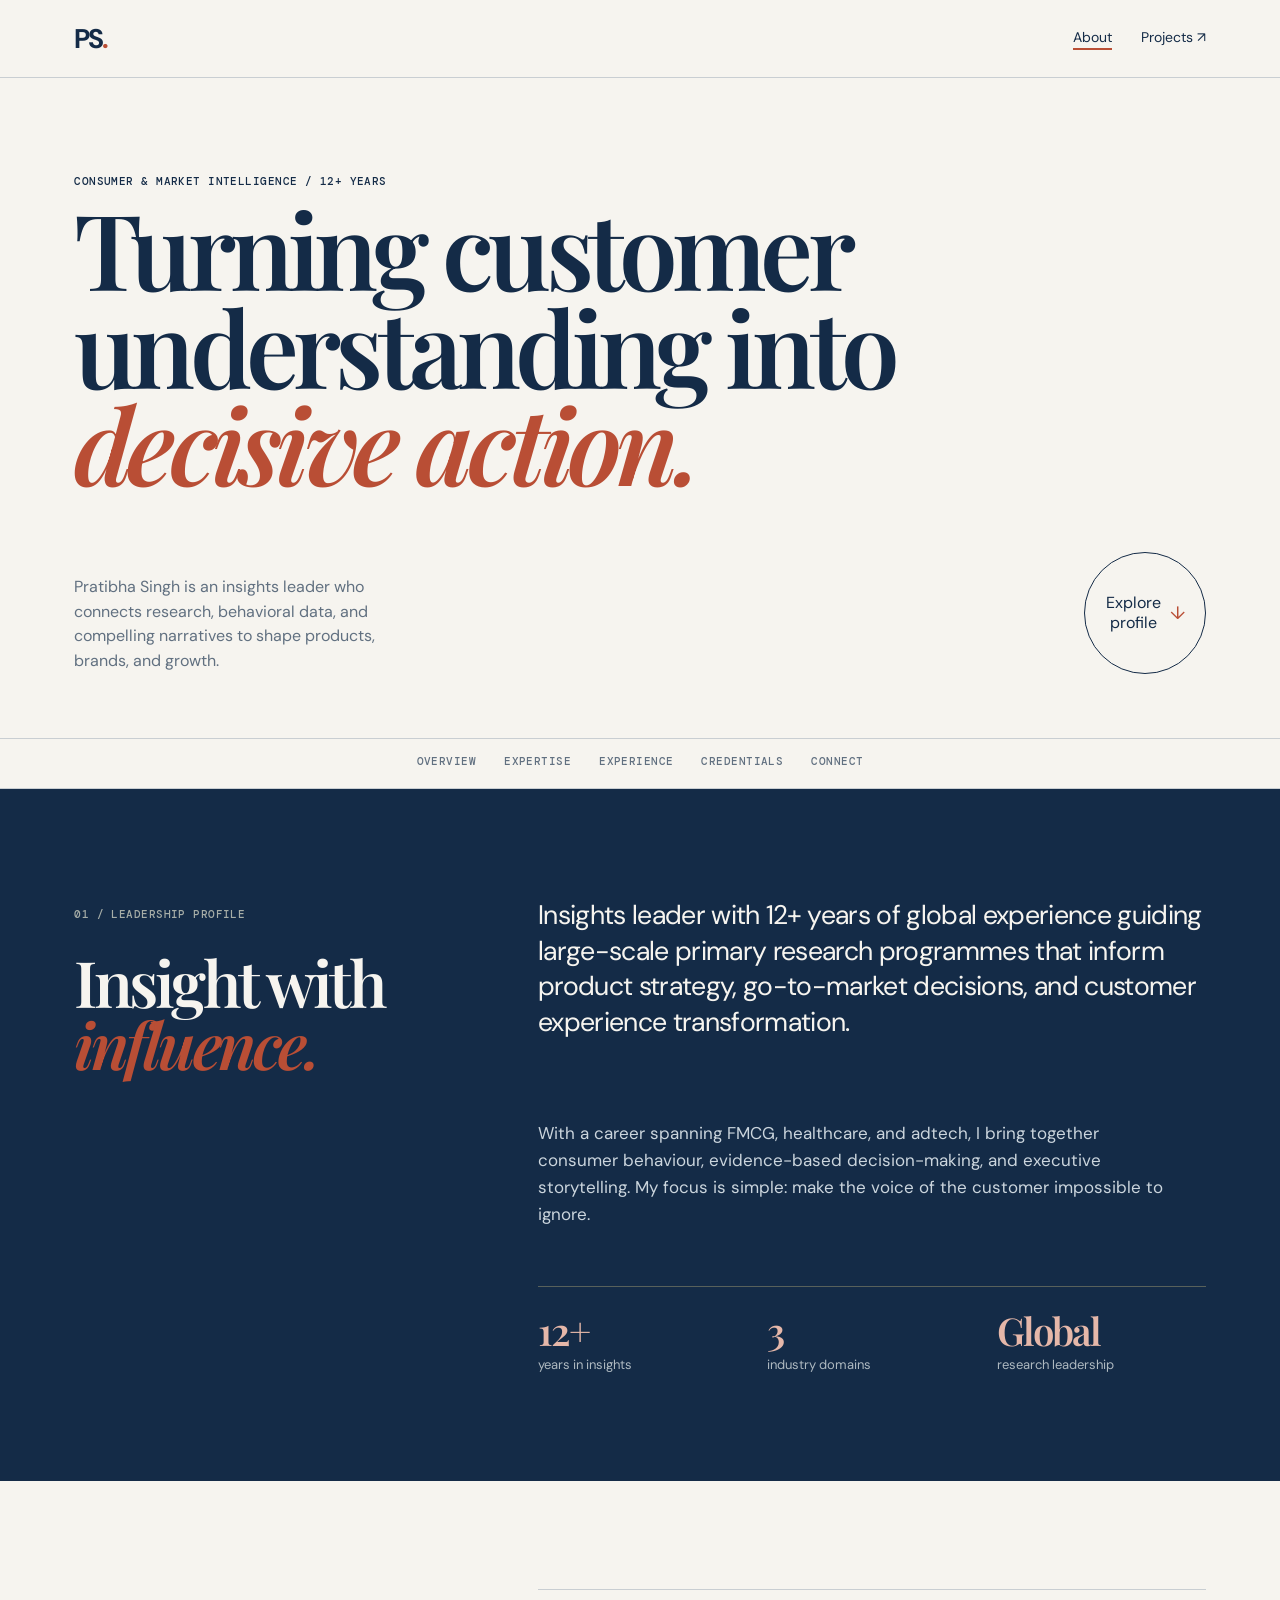
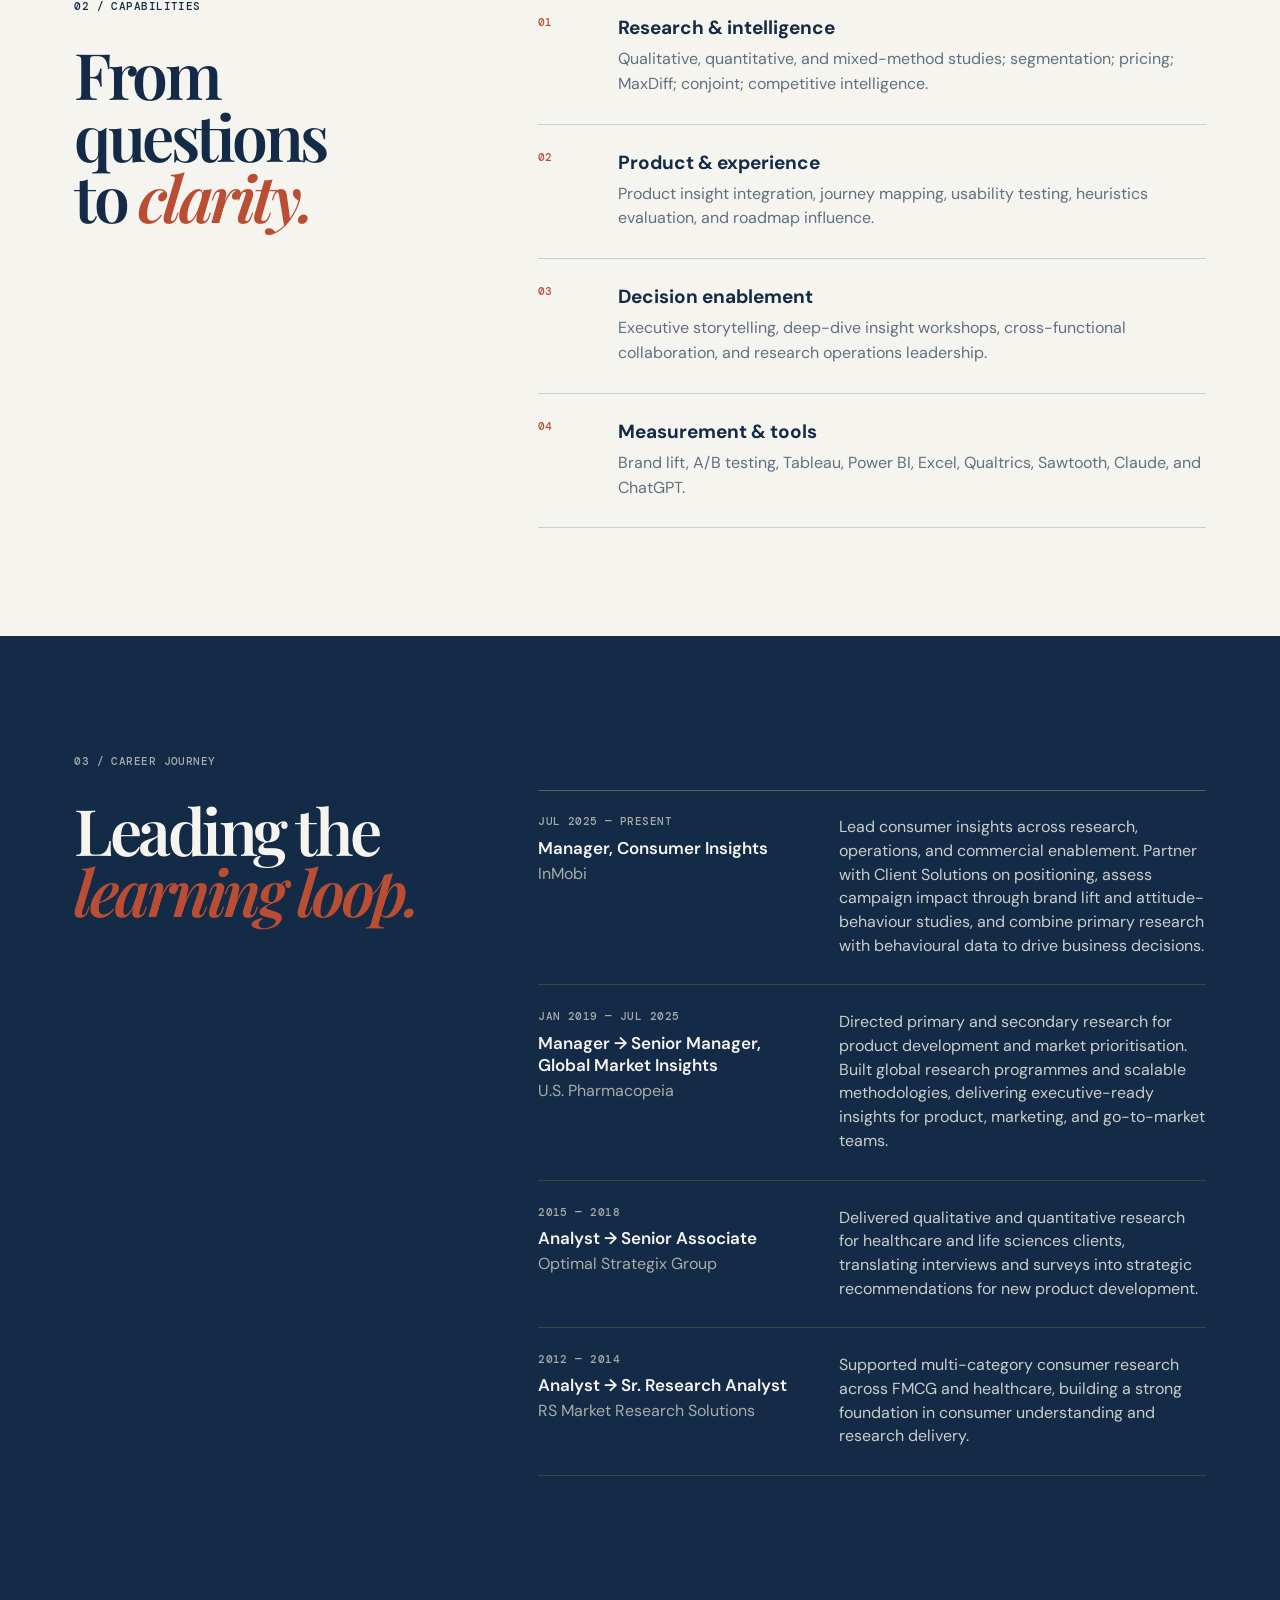
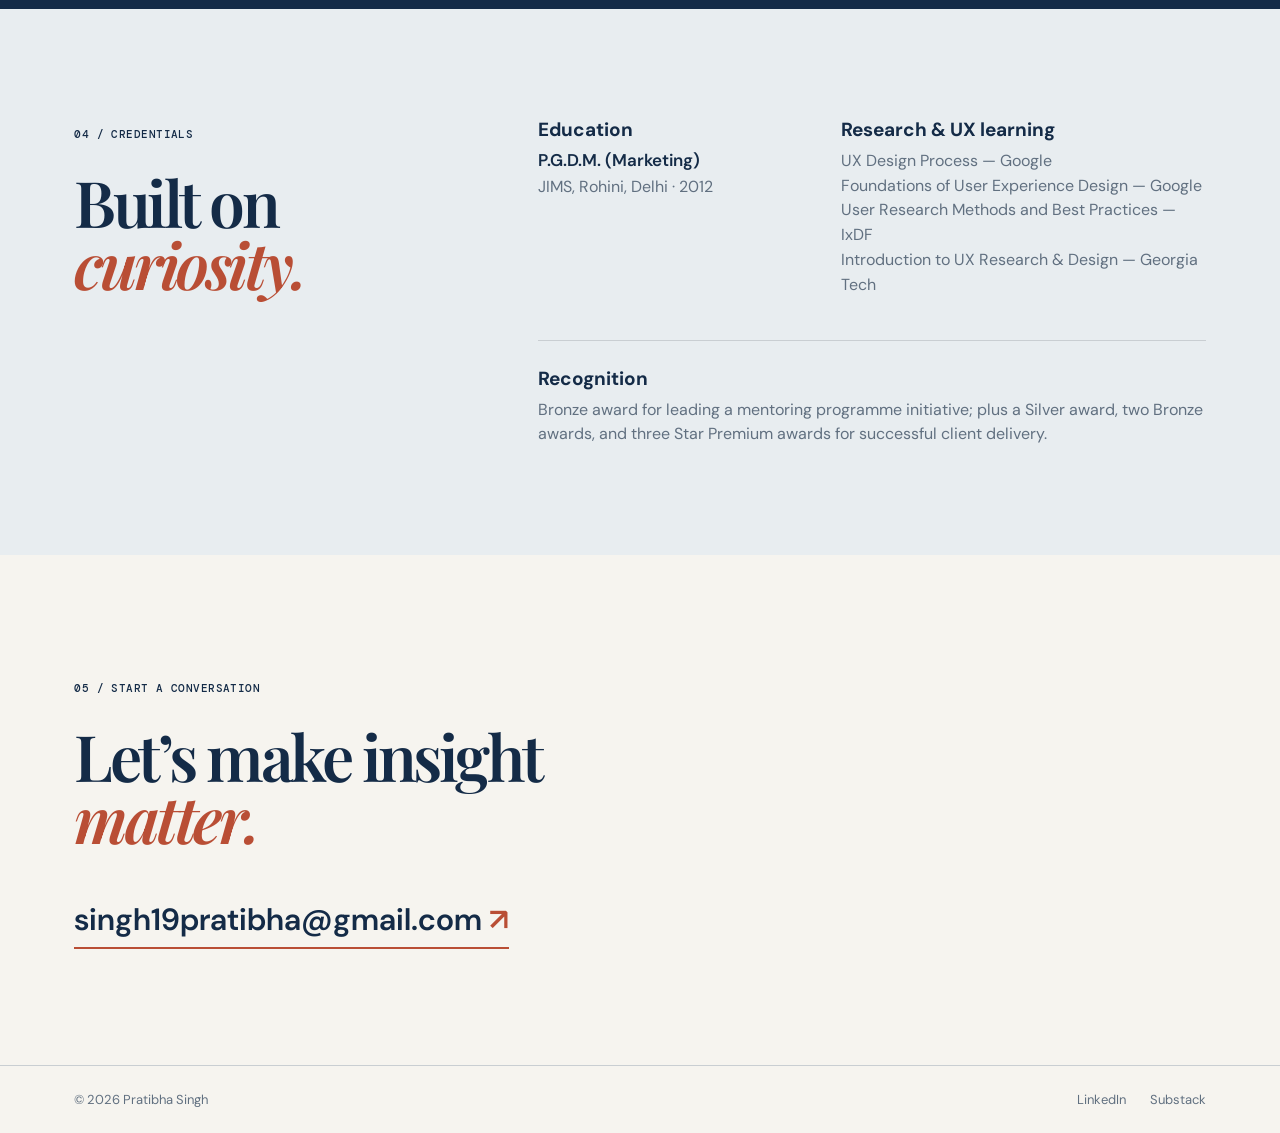
==== index.html @ 55487287 "Add files via upload" ====
<!DOCTYPE html>
<html lang="en">
<head>
  <meta charset="UTF-8" />
  <meta name="viewport" content="width=device-width, initial-scale=1.0" />
  <meta name="description" content="Pratibha Singh — Consumer and Market Insights Leader." />
  <title>Pratibha Singh — Insights Leader</title>
  <link rel="preconnect" href="https://fonts.googleapis.com" />
  <link rel="preconnect" href="https://fonts.gstatic.com" crossorigin />
  <link href="https://fonts.googleapis.com/css2?family=DM+Mono:wght@400;500&family=DM+Sans:opsz,wght@9..40,400;9..40,500;9..40,600;9..40,700&family=Playfair+Display:ital,wght@0,600;0,700;1,600&display=swap" rel="stylesheet" />
  <link rel="stylesheet" href="styles.css" />
</head>
<body>
  <header class="site-header">
    <a class="brand" href="index.html" aria-label="Pratibha Singh home">PS<span>.</span></a>
    <nav aria-label="Primary navigation">
      <a class="active" href="index.html">About</a>
      <a href="projects.html">Projects <span aria-hidden="true">↗</span></a>
    </nav>
  </header>

  <main>
    <section class="hero" aria-labelledby="intro-title">
      <p class="eyebrow">Consumer &amp; Market Intelligence / 12+ years</p>
      <h1 id="intro-title">Turning customer<br />understanding into<br /><em>decisive action.</em></h1>
      <div class="hero-bottom">
        <p>Pratibha Singh is an insights leader who connects research, behavioral data, and compelling narratives to shape products, brands, and growth.</p>
        <a class="round-link" href="#experience">Explore profile <span>↓</span></a>
      </div>
    </section>

    <nav class="section-nav" aria-label="On this page">
      <a href="#about">Overview</a><a href="#expertise">Expertise</a><a href="#experience">Experience</a><a href="#credentials">Credentials</a><a href="#connect">Connect</a>
    </nav>

    <section class="resume" id="about" aria-labelledby="about-heading">
      <div class="section-heading">
        <p class="eyebrow">01 / Leadership profile</p>
        <h2 id="about-heading">Insight with<br /><em>influence.</em></h2>
      </div>
      <div class="resume-content">
        <p class="intro">Insights leader with 12+ years of global experience guiding large-scale primary research programmes that inform product strategy, go-to-market decisions, and customer experience transformation.</p>
        <p class="body-copy">With a career spanning FMCG, healthcare, and adtech, I bring together consumer behaviour, evidence-based decision-making, and executive storytelling. My focus is simple: make the voice of the customer impossible to ignore.</p>
        <div class="impact-strip" aria-label="Career highlights"><div><strong>12+</strong><span>years in insights</span></div><div><strong>3</strong><span>industry domains</span></div><div><strong>Global</strong><span>research leadership</span></div></div>
      </div>
    </section>

    <section class="expertise" id="expertise" aria-labelledby="expertise-heading">
      <div><p class="eyebrow">02 / Capabilities</p><h2 id="expertise-heading">From questions<br />to <em>clarity.</em></h2></div>
      <div class="capability-list">
        <article><span>01</span><div><h3>Research &amp; intelligence</h3><p>Qualitative, quantitative, and mixed-method studies; segmentation; pricing; MaxDiff; conjoint; competitive intelligence.</p></div></article>
        <article><span>02</span><div><h3>Product &amp; experience</h3><p>Product insight integration, journey mapping, usability testing, heuristics evaluation, and roadmap influence.</p></div></article>
        <article><span>03</span><div><h3>Decision enablement</h3><p>Executive storytelling, deep-dive insight workshops, cross-functional collaboration, and research operations leadership.</p></div></article>
        <article><span>04</span><div><h3>Measurement &amp; tools</h3><p>Brand lift, A/B testing, Tableau, Power BI, Excel, Qualtrics, Sawtooth, Claude, and ChatGPT.</p></div></article>
      </div>
    </section>

    <section class="resume experience" id="experience" aria-labelledby="experience-heading">
      <div class="section-heading"><p class="eyebrow">03 / Career journey</p><h2 id="experience-heading">Leading the<br /><em>learning loop.</em></h2></div>
      <div class="resume-content">
        <div class="resume-block">
          <article class="timeline-item"><div><p class="date">Jul 2025 — Present</p><p class="role">Manager, Consumer Insights</p><p class="company">InMobi</p></div><p>Lead consumer insights across research, operations, and commercial enablement. Partner with Client Solutions on positioning, assess campaign impact through brand lift and attitude-behaviour studies, and combine primary research with behavioural data to drive business decisions.</p></article>
          <article class="timeline-item"><div><p class="date">Jan 2019 — Jul 2025</p><p class="role">Manager → Senior Manager,<br />Global Market Insights</p><p class="company">U.S. Pharmacopeia</p></div><p>Directed primary and secondary research for product development and market prioritisation. Built global research programmes and scalable methodologies, delivering executive-ready insights for product, marketing, and go-to-market teams.</p></article>
          <article class="timeline-item"><div><p class="date">2015 — 2018</p><p class="role">Analyst → Senior Associate</p><p class="company">Optimal Strategix Group</p></div><p>Delivered qualitative and quantitative research for healthcare and life sciences clients, translating interviews and surveys into strategic recommendations for new product development.</p></article>
          <article class="timeline-item"><div><p class="date">2012 — 2014</p><p class="role">Analyst → Sr. Research Analyst</p><p class="company">RS Market Research Solutions</p></div><p>Supported multi-category consumer research across FMCG and healthcare, building a strong foundation in consumer understanding and research delivery.</p></article>
        </div>
      </div>
    </section>

    <section class="credentials" id="credentials" aria-labelledby="credentials-heading">
      <div><p class="eyebrow">04 / Credentials</p><h2 id="credentials-heading">Built on<br /><em>curiosity.</em></h2></div>
      <div class="credentials-content"><div><h3>Education</h3><p class="role">P.G.D.M. (Marketing)</p><p class="company">JIMS, Rohini, Delhi · 2012</p></div><div><h3>Research &amp; UX learning</h3><p>UX Design Process — Google<br />Foundations of User Experience Design — Google<br />User Research Methods and Best Practices — IxDF<br />Introduction to UX Research &amp; Design — Georgia Tech</p></div><div><h3>Recognition</h3><p>Bronze award for leading a mentoring programme initiative; plus a Silver award, two Bronze awards, and three Star Premium awards for successful client delivery.</p></div></div>
    </section>

    <section class="contact" id="connect" aria-labelledby="contact-title">
      <p class="eyebrow">05 / Start a conversation</p>
      <h2 id="contact-title">Let’s make insight<br /><em>matter.</em></h2>
      <a class="email-link" href="mailto:singh19pratibha@gmail.com">singh19pratibha@gmail.com <span>↗</span></a>
    </section>
  </main>

  <footer><p>© 2026 Pratibha Singh</p><div><a href="https://www.linkedin.com/in/pratibha-singh-33a8a624/" target="_blank" rel="noreferrer">LinkedIn</a><a href="https://substack.com/@pratibhasingh19/posts" target="_blank" rel="noreferrer">Substack</a></div></footer>
</body>
</html>
---- styles.css ----
:root { --ink:#142b47; --cream:#f6f4ef; --orange:#b94e35; --muted:#617080; --line:#c9ced2; }
* { box-sizing:border-box; }
html { scroll-behavior:smooth; }
body { margin:0; background:var(--cream); color:var(--ink); font-family:"DM Sans",sans-serif; font-size:16px; }
a { color:inherit; text-decoration:none; }
.site-header, footer { display:flex; align-items:center; justify-content:space-between; max-width:1440px; margin:auto; padding:25px 5.8%; }
.site-header { border-bottom:1px solid var(--line); }
.brand { font:700 27px/1 "DM Sans",sans-serif; letter-spacing:-2px; }.brand span { color:var(--orange); }
nav { display:flex; gap:29px; font-size:14px; } nav a { position:relative; padding-bottom:4px; } nav a.active:after { background:var(--orange); bottom:0; content:""; height:2px; left:0; position:absolute; width:100%; }
.eyebrow, .date, .project-meta > span { font:500 11px/1.2 "DM Mono",monospace; letter-spacing:.04em; text-transform:uppercase; }
.hero { min-height:624px; max-width:1440px; margin:auto; padding:86px 5.8% 64px; display:flex; flex-direction:column; justify-content:space-between; }
h1,h2 { font-family:"Playfair Display",serif; font-weight:600; letter-spacing:-.055em; margin:0; } h1 { font-size:clamp(58px,8.2vw,124px); line-height:.93; } h2 { font-size:clamp(42px,5vw,76px); line-height:.96; } em { color:var(--orange); font-weight:600; }
.hero-bottom { display:flex; align-items:end; justify-content:space-between; gap:30px; margin-top:60px; }.hero-bottom > p { color:var(--muted); line-height:1.55; max-width:350px; margin:0; }
.round-link { align-items:center; border:1px solid var(--ink); border-radius:50%; display:flex; flex:0 0 122px; height:122px; justify-content:center; line-height:1.25; padding:20px; text-align:center; transition:.25s ease; }.round-link span { color:var(--orange); display:block; font-size:18px; margin-left:7px; }.round-link:hover { background:var(--ink); color:var(--cream); transform:rotate(-7deg); }
.section-nav { border-bottom:1px solid var(--line); border-top:1px solid var(--line); display:flex; gap:28px; justify-content:center; margin:auto; max-width:1440px; overflow:auto; padding:17px 5.8%; white-space:nowrap; }.section-nav a { color:var(--muted); font:500 11px/1 "DM Mono",monospace; letter-spacing:.04em; text-transform:uppercase; }.section-nav a:hover { color:var(--orange); }
.resume { background:var(--ink); color:var(--cream); display:grid; grid-template-columns:33% 1fr; gap:8%; padding:108px max(5.8%, calc((100% - 1272px)/2)); }.resume .eyebrow { color:#a6ada7; }.section-heading h2 { margin-top:30px; }.resume-content { max-width:720px; }.intro { font-size:clamp(21px,2.1vw,30px); line-height:1.33; margin:0 0 80px; letter-spacing:-.025em; }.resume-block { border-top:1px solid #58615b; padding:24px 0 0; margin-top:46px; }.resume-block h3 { color:#a6ada7; font:500 11px "DM Mono",monospace; letter-spacing:.05em; margin:0 0 37px; text-transform:uppercase; }.timeline-item { display:grid; grid-template-columns:42% 1fr; gap:20px; border-bottom:1px solid #3d4741; padding:0 0 27px; margin-bottom:25px; }.timeline-item > p { color:#c9cec9; line-height:1.48; margin:0; }.date { color:#a6ada7; margin:0 0 8px; }.role { font-size:17px; font-weight:600; margin:0 0 4px; }.company { color:#a6ada7; margin:0; }.split-block { display:grid; grid-template-columns:1fr 1fr; gap:50px; }.skills { line-height:1.55; margin:0; }
.body-copy { color:#cbd5dd; font-size:17px; line-height:1.6; max-width:630px; }.impact-strip { border-top:1px solid #58615b; display:grid; grid-template-columns:repeat(3,1fr); gap:20px; margin-top:57px; padding-top:24px; }.impact-strip strong { color:#e5b7a9; display:block; font:600 clamp(28px,3vw,42px)/1 "Playfair Display",serif; letter-spacing:-.05em; }.impact-strip span { color:#aeb9c0; display:block; font-size:13px; margin-top:7px; }.expertise,.credentials { display:grid; gap:8%; grid-template-columns:33% 1fr; margin:auto; max-width:1440px; padding:108px 5.8%; }.expertise h2,.credentials h2 { margin-top:30px; }.capability-list { border-top:1px solid var(--line); }.capability-list article { border-bottom:1px solid var(--line); display:grid; gap:24px; grid-template-columns:56px 1fr; padding:25px 0 27px; }.capability-list span { color:var(--orange); font:500 11px "DM Mono",monospace; }.capability-list h3,.credentials h3 { font-size:19px; margin:0 0 7px; }.capability-list p,.credentials-content > div > p:last-child { color:var(--muted); line-height:1.55; margin:0; }.credentials { background:#e8edf0; max-width:none; padding-left:max(5.8%, calc((100% - 1272px)/2)); padding-right:max(5.8%, calc((100% - 1272px)/2)); }.credentials-content { display:grid; gap:42px; grid-template-columns:1fr 1.4fr; }.credentials-content > div:last-child { grid-column:1 / -1; border-top:1px solid var(--line); padding-top:25px; }.credentials .role { margin-top:0; }
.contact { max-width:1440px; margin:auto; padding:116px 5.8% 125px; }.contact h2 { margin:30px 0 52px; }.email-link { border-bottom:2px solid var(--orange); font-size:clamp(20px,2.4vw,32px); font-weight:600; padding-bottom:7px; }.email-link span { color:var(--orange); }
footer { border-top:1px solid var(--line); color:var(--muted); font-size:13px; } footer p { margin:0; } footer div { display:flex; gap:24px; } footer a:hover { color:var(--orange); }
.projects-hero { max-width:1440px; margin:auto; padding:86px 5.8% 90px; }.projects-hero h1 { margin:27px 0 36px; }.projects-hero > p:last-child { color:var(--muted); line-height:1.55; max-width:340px; }
.project-grid { display:grid; grid-template-columns:1fr 1fr; max-width:1440px; margin:auto; padding:0 5.8% 112px; gap:58px 28px; }.project-card { display:block; }.project-art { align-items:center; display:flex; height:clamp(260px,34vw,470px); justify-content:center; overflow:hidden; position:relative; }.project-meta { display:flex; justify-content:space-between; gap:20px; padding-top:16px; }.project-meta h2 { font:600 clamp(25px,2.7vw,38px)/1 "Playfair Display",serif; letter-spacing:-.04em; }.project-meta p { color:var(--muted); font-size:14px; margin:6px 0 0; }.project-meta > span { color:var(--muted); padding-top:7px; white-space:nowrap; }
.project-one .project-art { background:#d4e5cb; }.orb { border-radius:50%; position:absolute; }.orb-one { background:#f46b44; height:60%; left:18%; top:22%; width:48%; }.orb-two { background:#254c38; height:65%; right:13%; top:9%; width:52%; }.project-word { color:#fff9ee; font:600 clamp(48px,8vw,115px)/.8 "Playfair Display",serif; letter-spacing:-.09em; position:relative; text-align:center; z-index:2; }.project-two .project-art { background:#e95d3a; }.project-two .project-word { color:var(--ink); font-family:"DM Sans",sans-serif; font-weight:700; letter-spacing:-.15em; }.outline-shape { border:2px solid var(--ink); border-radius:49% 51% 42% 58%; height:70%; position:absolute; transform:rotate(-25deg); width:47%; }.project-three .project-art { background:#2b4337; }.project-three .project-word { color:#e9d64e; font-family:"DM Mono",monospace; font-size:clamp(28px,4vw,53px); letter-spacing:-.08em; line-height:.9; }.sun { background:#e9d64e; border-radius:50%; height:125%; left:-28%; position:absolute; top:33%; width:95%; }.project-four .project-art { background:#b9c4eb; }.project-four .project-word { color:#293153; font-family:"DM Sans",sans-serif; font-size:clamp(140px,20vw,270px); font-weight:500; }.grid-dot { background:#293153; border-radius:50%; height:18%; position:absolute; width:18%; }.dot-a { left:15%; top:16%; }.dot-b { right:18%; top:28%; }.dot-c { bottom:12%; left:31%; }
@media (max-width:700px) { .site-header,footer { padding:20px 6%; }.hero { min-height:570px; padding:68px 6% 48px; }.hero-bottom { align-items:flex-start; flex-direction:column; }.round-link { flex-basis:100px; height:100px; }.section-nav { justify-content:flex-start; padding-left:6%; padding-right:6%; }.resume,.expertise,.credentials { display:block; padding:75px 6%; }.resume-content,.capability-list,.credentials-content { margin-top:56px; }.intro { margin-bottom:38px; }.timeline-item { grid-template-columns:1fr; gap:17px; }.impact-strip { gap:12px; }.impact-strip strong { font-size:29px; }.credentials-content { grid-template-columns:1fr; }.credentials-content > div:last-child { grid-column:auto; }.contact { padding:82px 6% 90px; }.projects-hero { padding:68px 6% 67px; }.project-grid { grid-template-columns:1fr; padding:0 6% 77px; gap:47px; }.project-art { height:76vw; } }
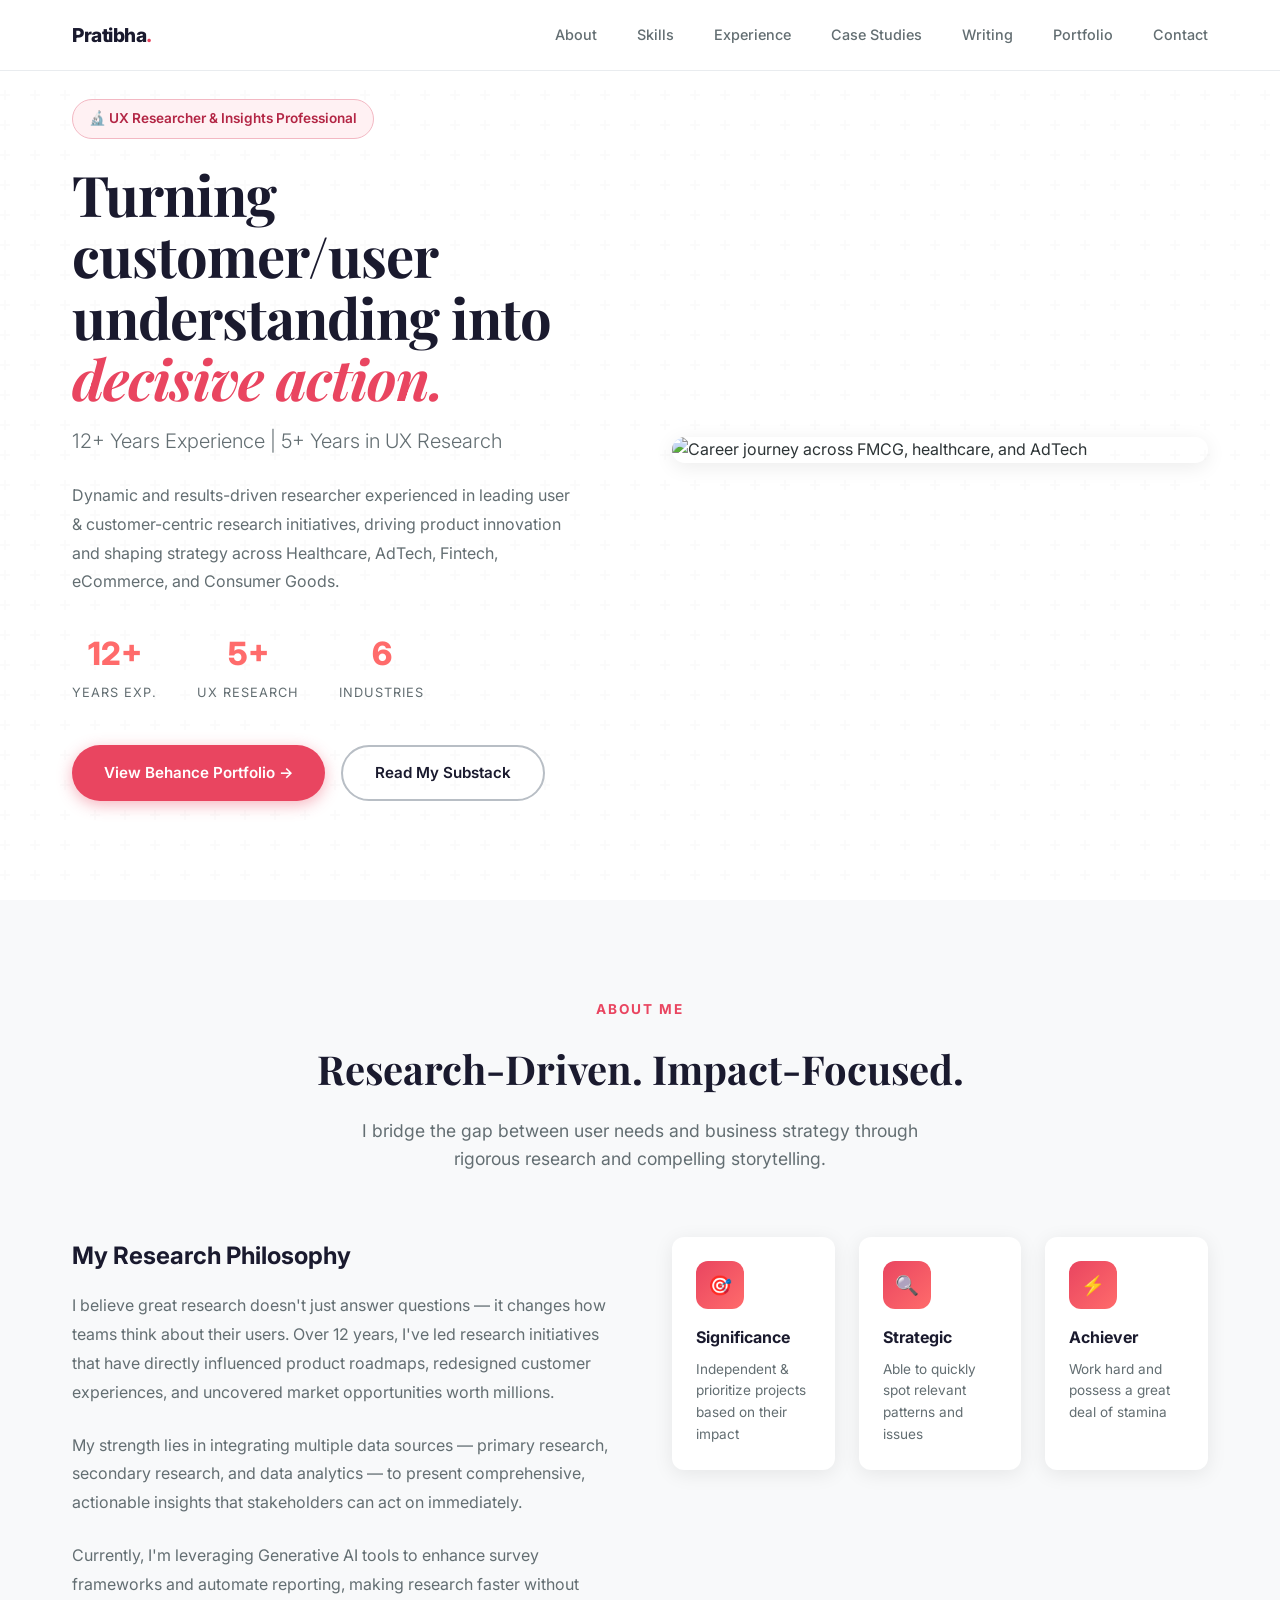
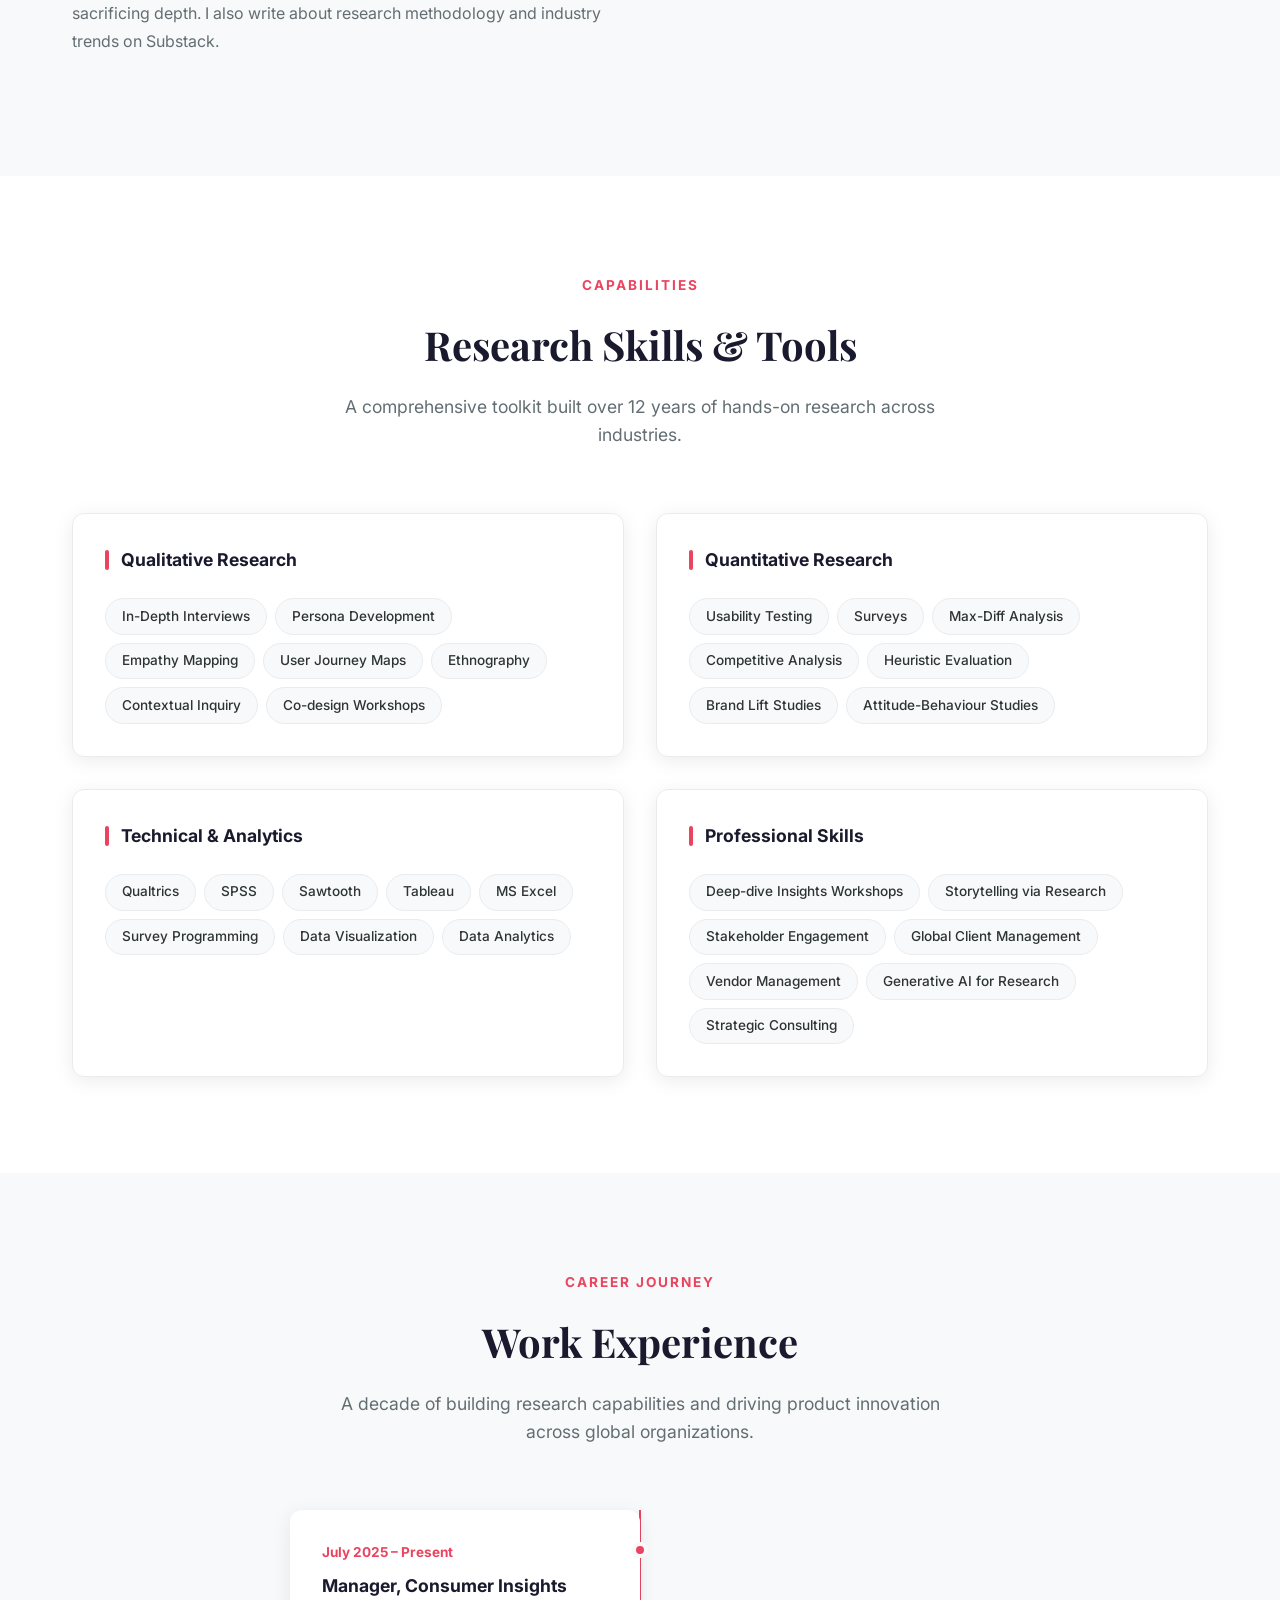
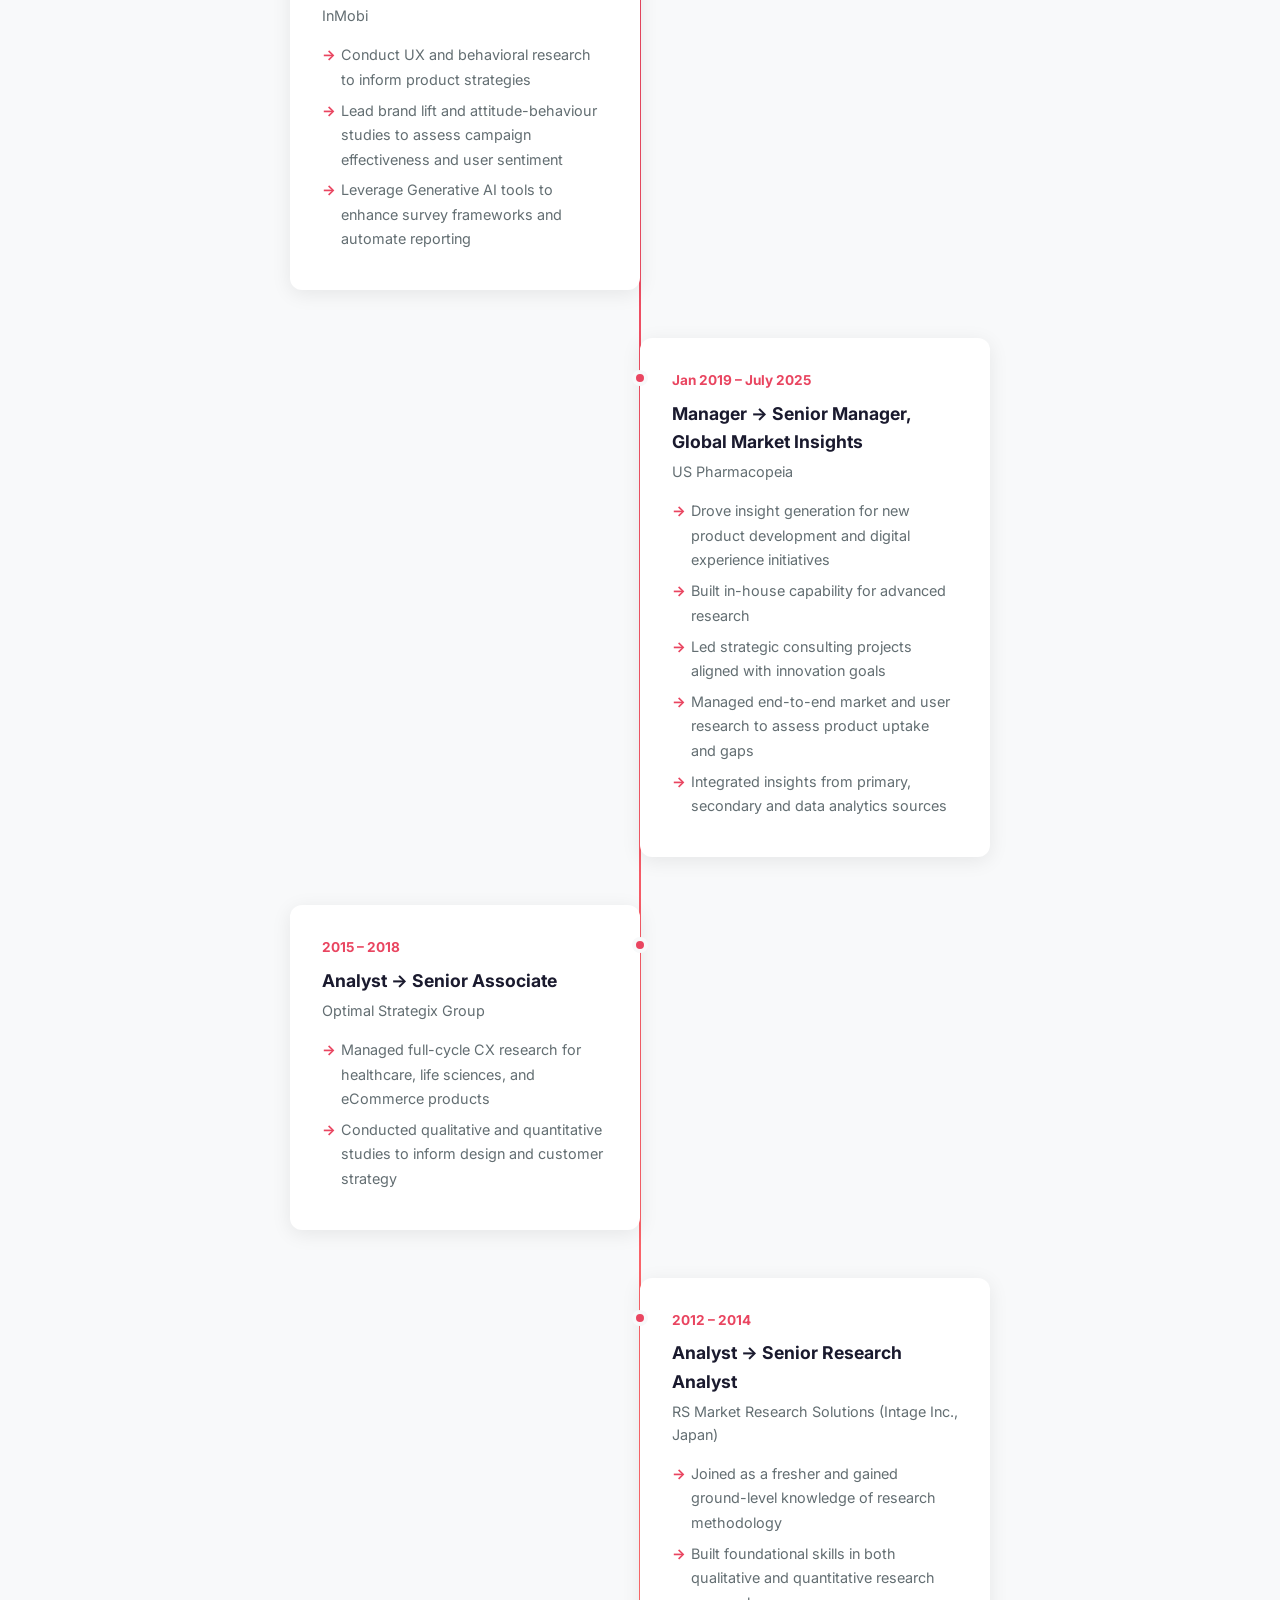
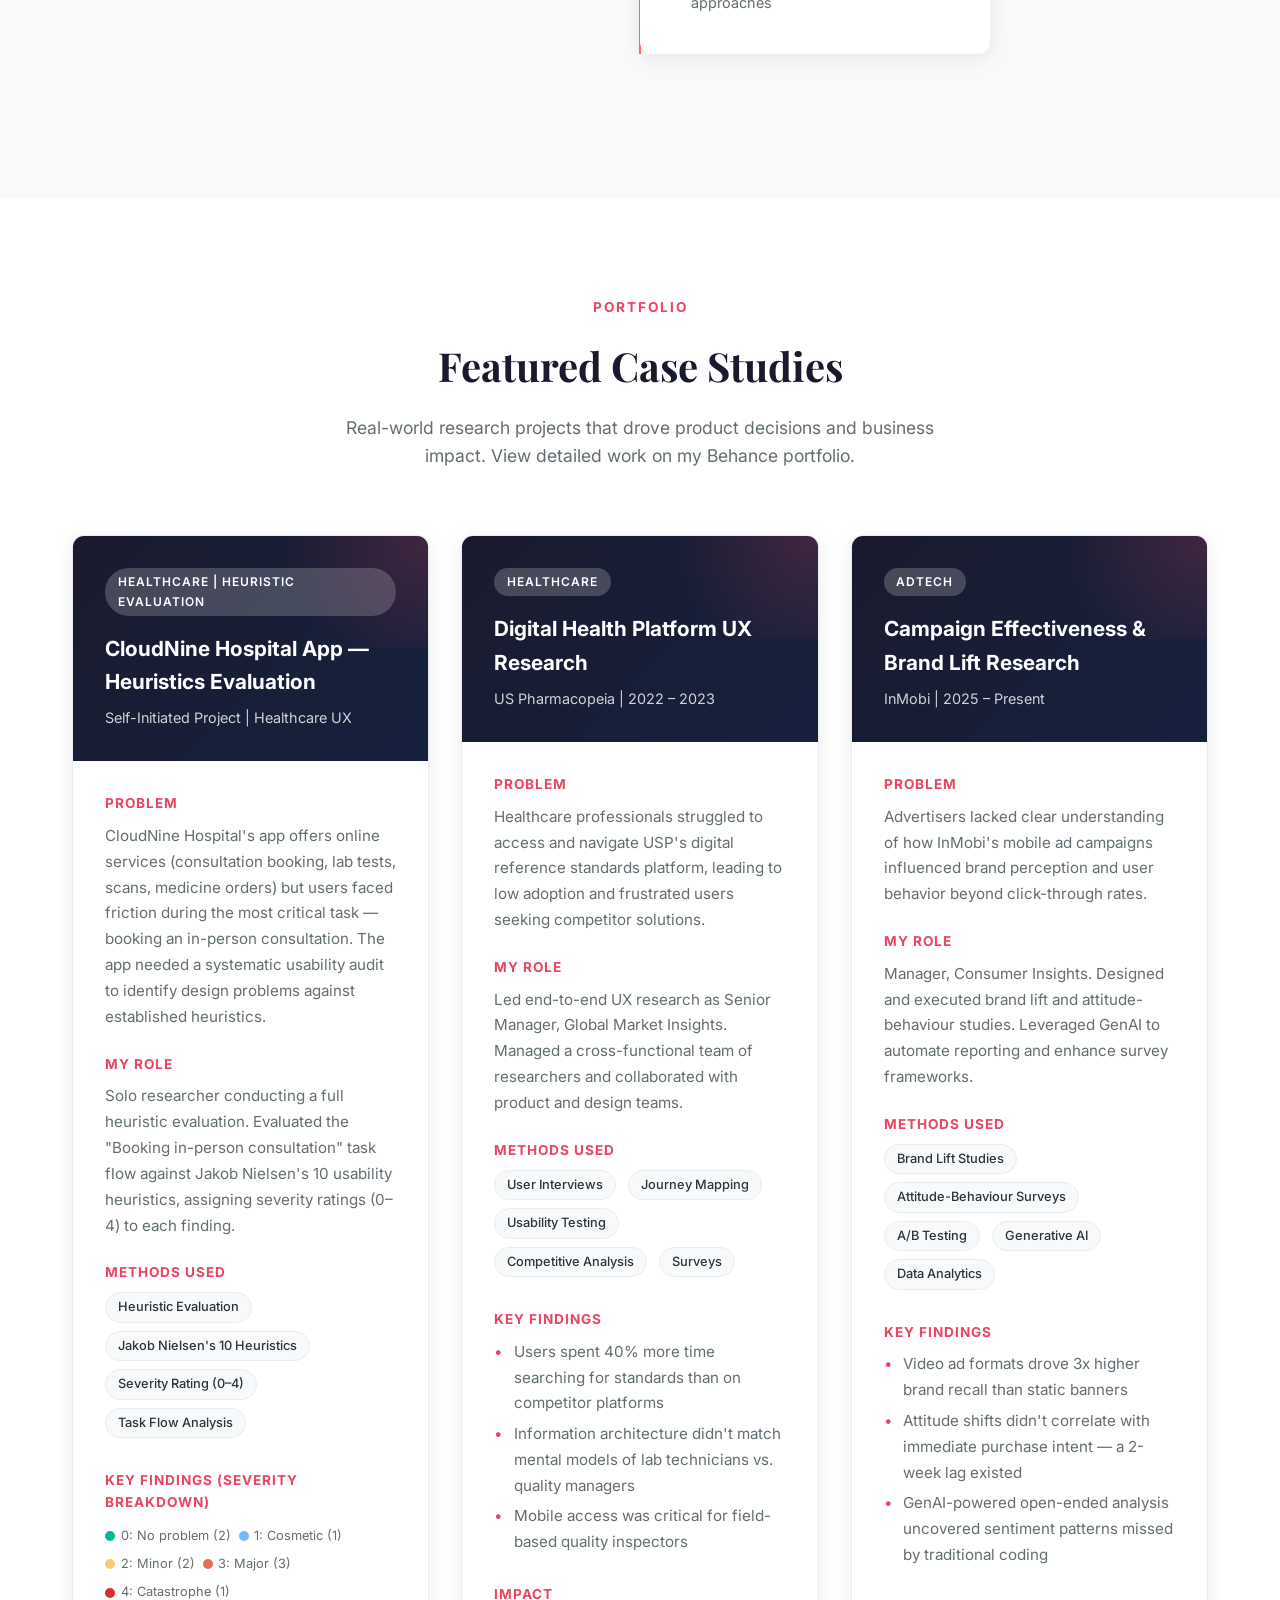
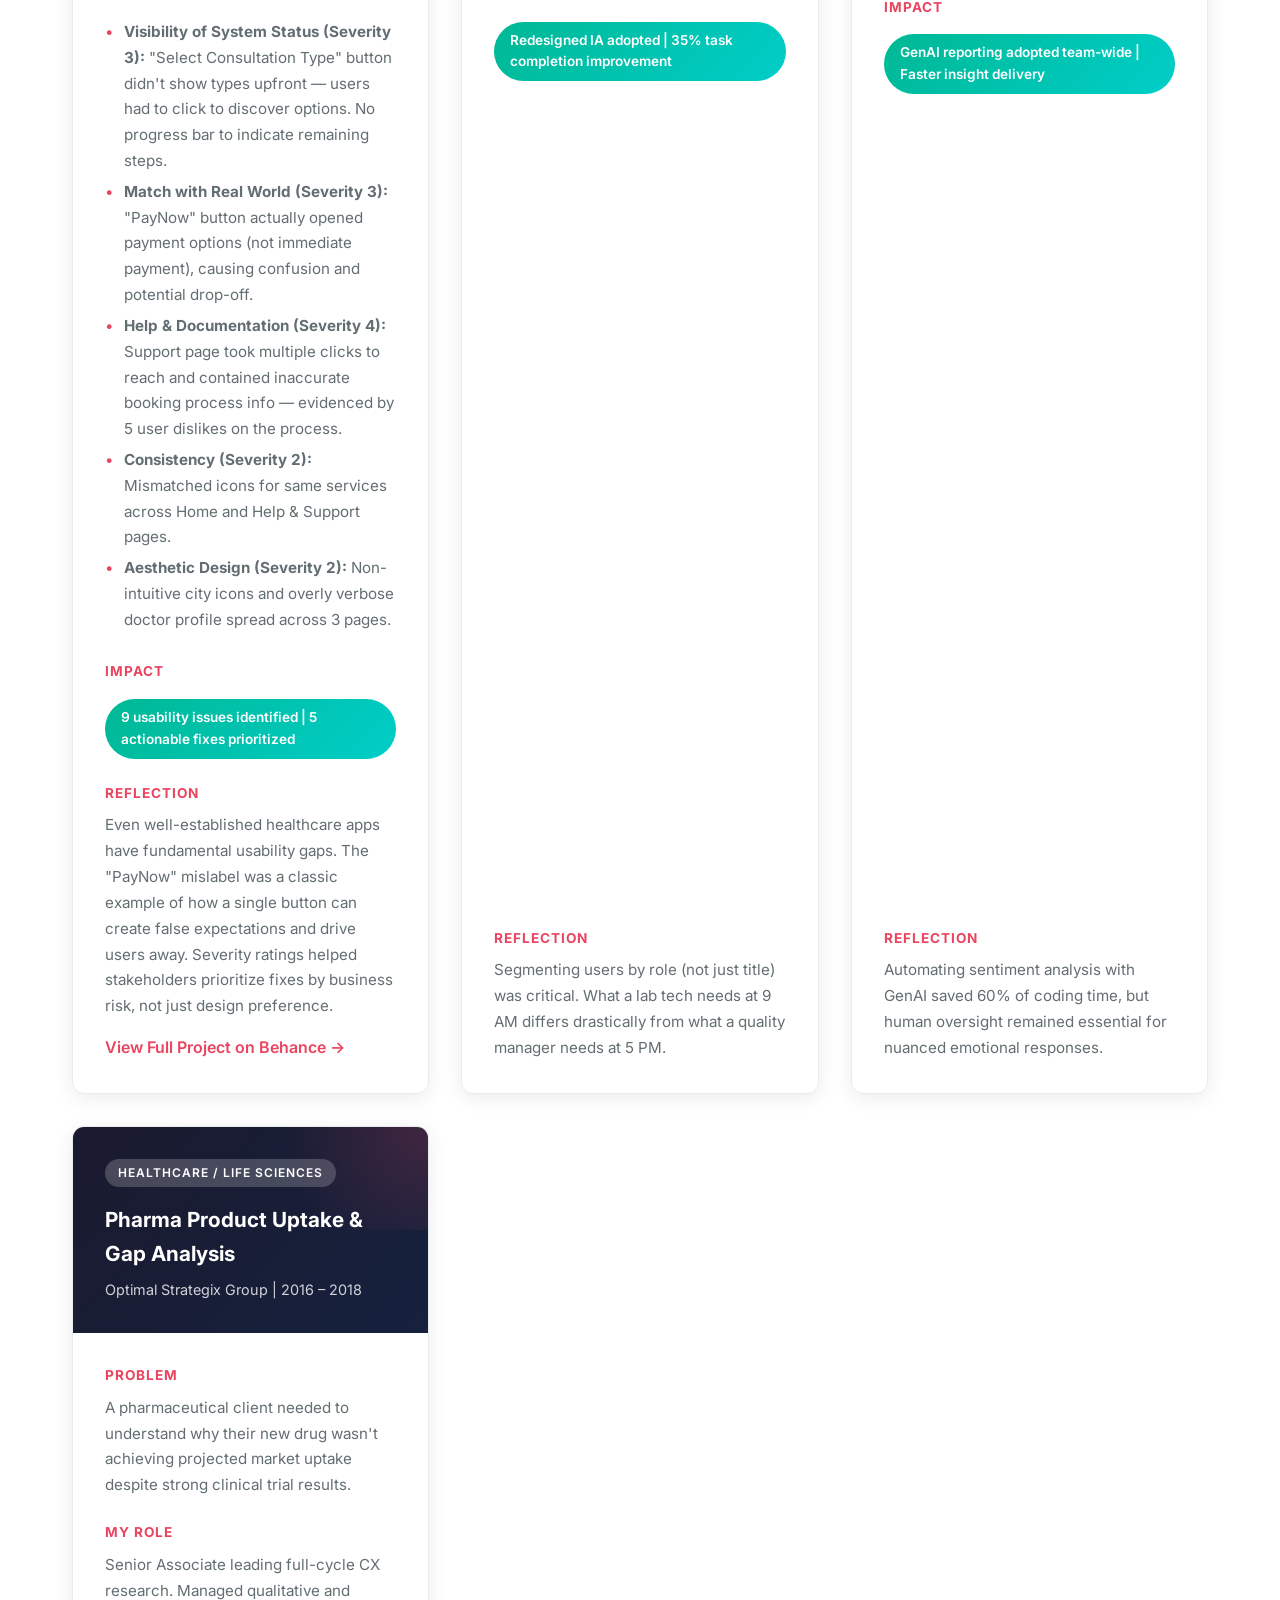
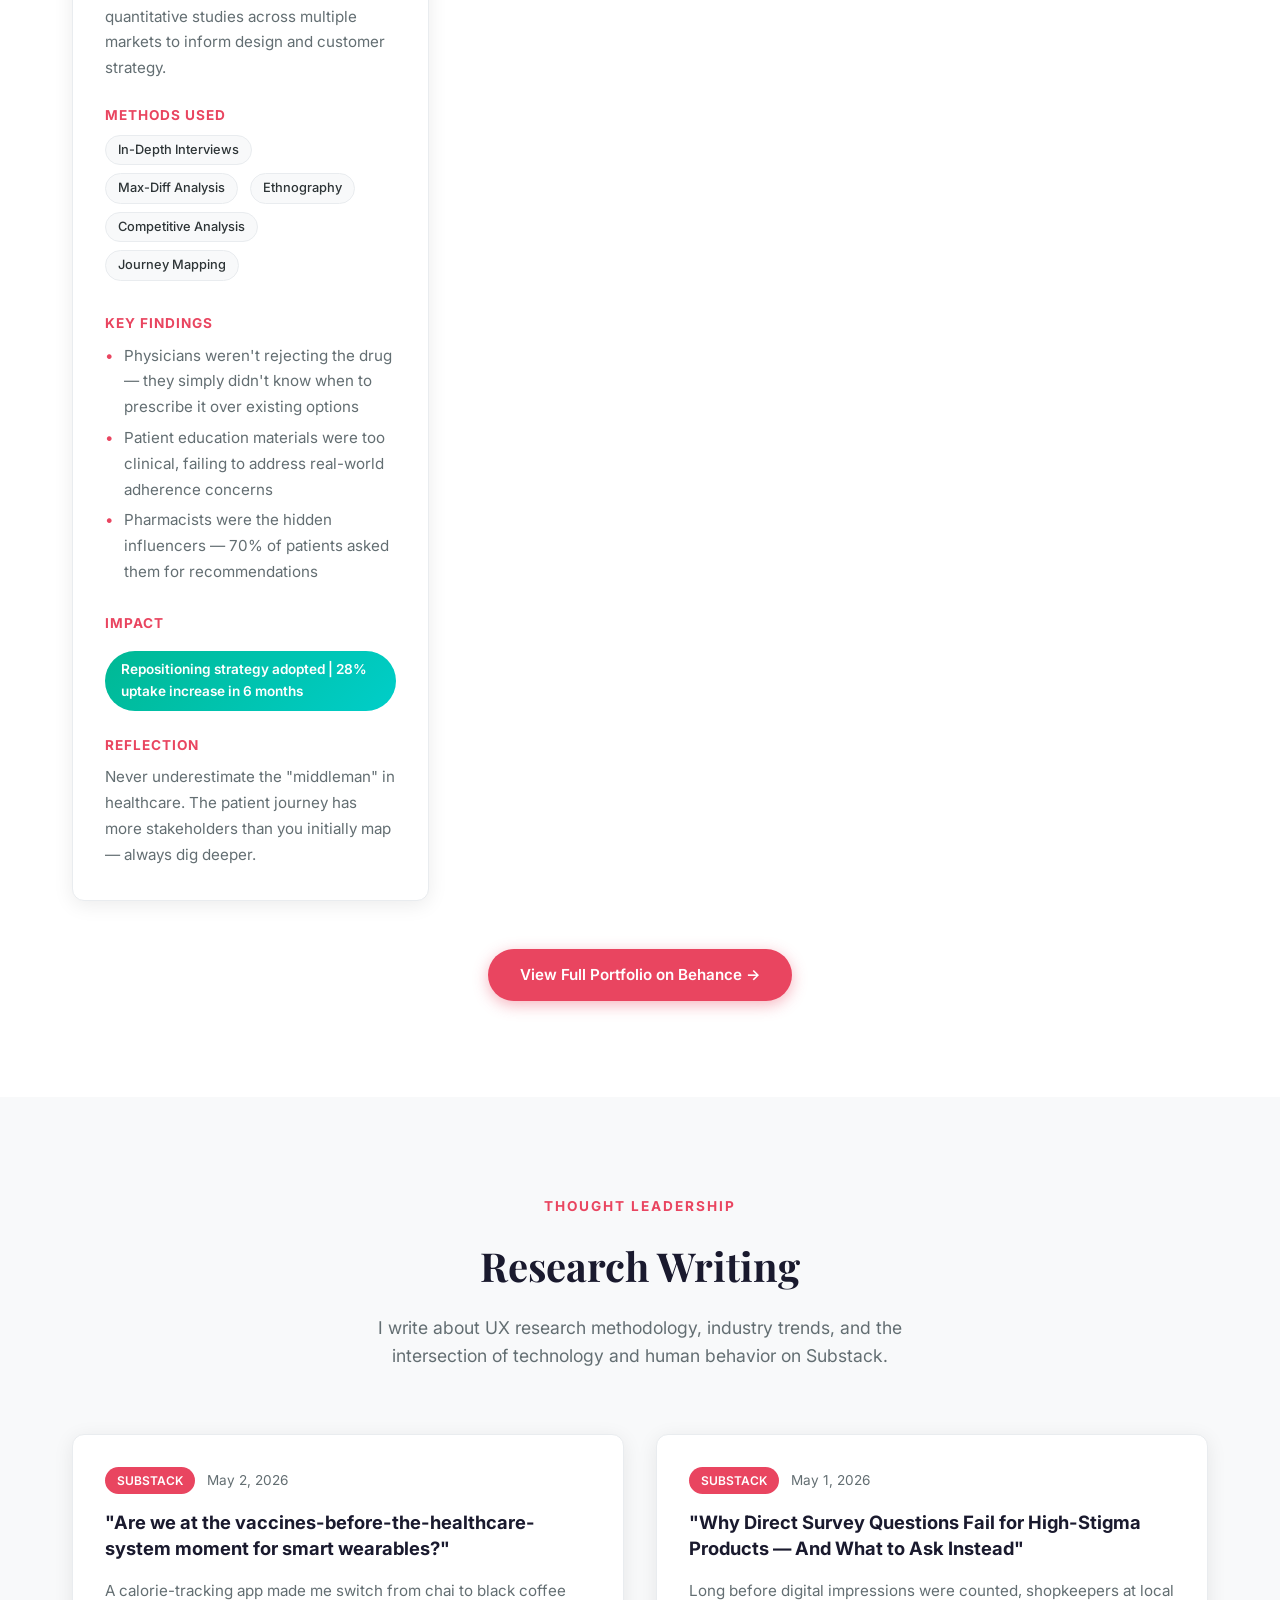
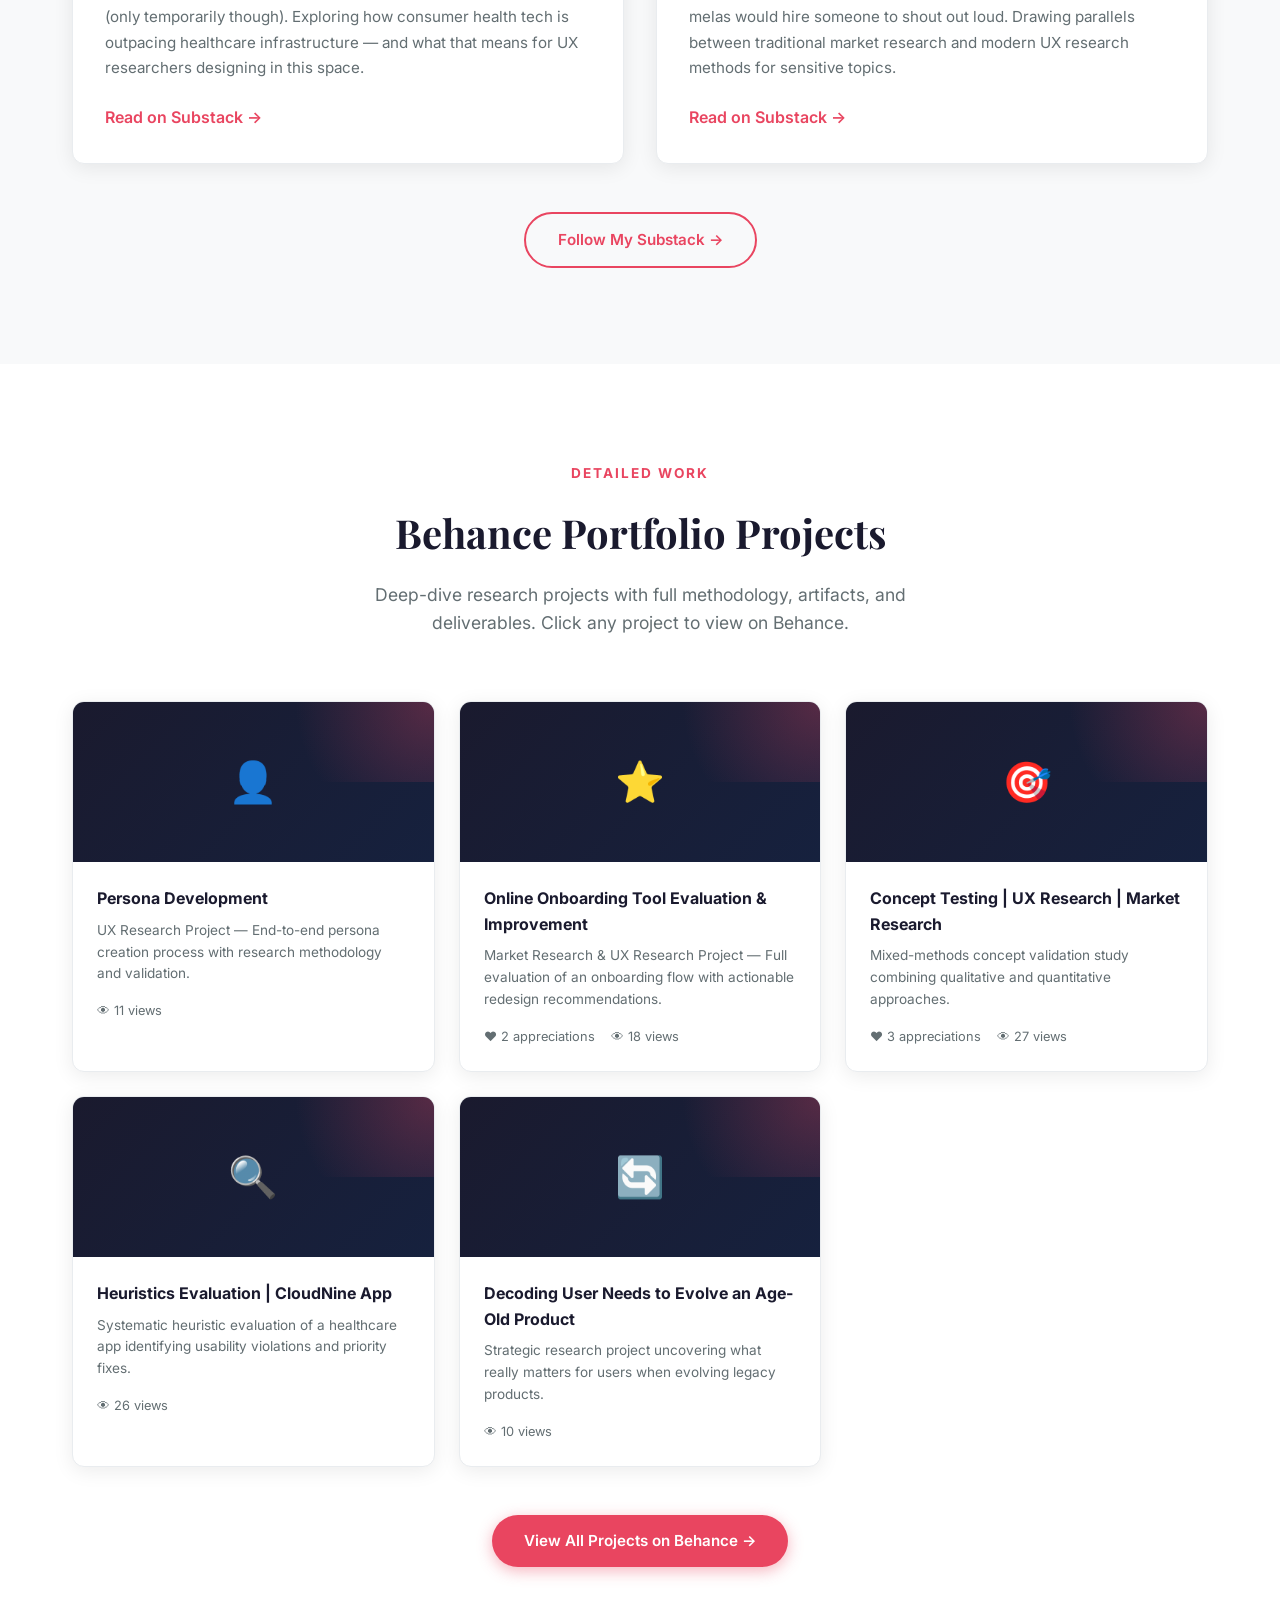
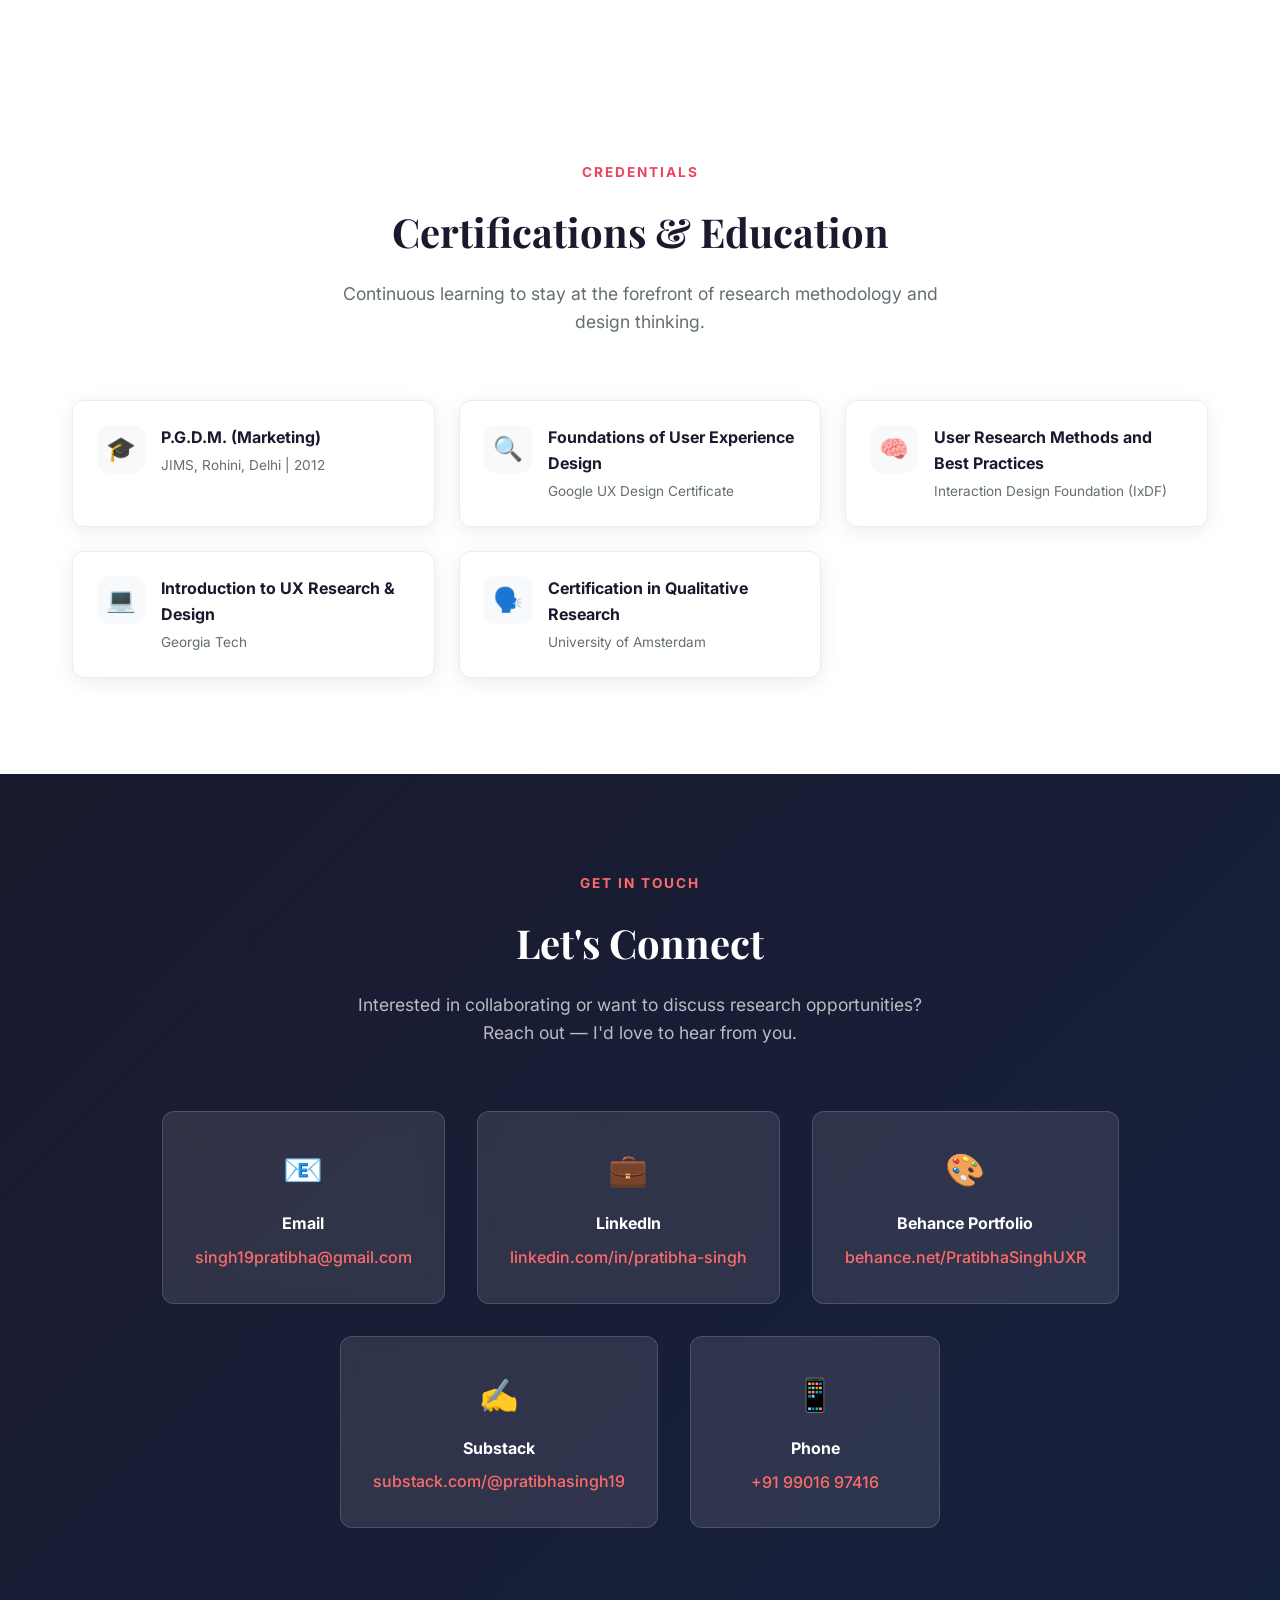
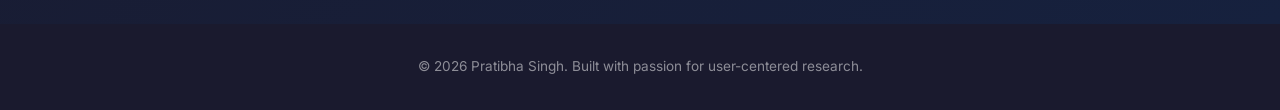
==== commit 65a0e204: "Add career journey image section" ====
--- a/index.html
+++ b/index.html
@@ -1,84 +1,819 @@
 <!DOCTYPE html>
 <html lang="en">
 <head>
-  <meta charset="UTF-8" />
-  <meta name="viewport" content="width=device-width, initial-scale=1.0" />
-  <meta name="description" content="Pratibha Singh — Consumer and Market Insights Leader." />
-  <title>Pratibha Singh — Insights Leader</title>
-  <link rel="preconnect" href="https://fonts.googleapis.com" />
-  <link rel="preconnect" href="https://fonts.gstatic.com" crossorigin />
-  <link href="https://fonts.googleapis.com/css2?family=DM+Mono:wght@400;500&family=DM+Sans:opsz,wght@9..40,400;9..40,500;9..40,600;9..40,700&family=Playfair+Display:ital,wght@0,600;0,700;1,600&display=swap" rel="stylesheet" />
-  <link rel="stylesheet" href="styles.css" />
+    <meta charset="UTF-8">
+    <meta name="viewport" content="width=device-width, initial-scale=1.0">
+    <title>Pratibha Singh | UX Researcher</title>
+    <link rel="preconnect" href="https://fonts.googleapis.com">
+    <link rel="preconnect" href="https://fonts.gstatic.com" crossorigin>
+    <link href="https://fonts.googleapis.com/css2?family=Inter:wght@300;400;500;600;700;800&family=Playfair+Display:wght@600;700&display=swap" rel="stylesheet">
+    <style>
+        :root {
+            --primary: #1a1a2e;
+            --secondary: #16213e;
+            --accent: #e94560;
+            --accent-light: #ff6b6b;
+            --text: #2d3436;
+            --text-light: #636e72;
+            --bg: #ffffff;
+            --bg-alt: #f8f9fa;
+            --border: #e9ecef;
+            --shadow: 0 4px 20px rgba(0,0,0,0.08);
+            --shadow-hover: 0 8px 30px rgba(0,0,0,0.12);
+            --radius: 12px;
+            --transition: all 0.3s cubic-bezier(0.4, 0, 0.2, 1);
+        }
+        * { margin: 0; padding: 0; box-sizing: border-box; }
+        html { scroll-behavior: smooth; }
+        body {
+            font-family: 'Inter', -apple-system, BlinkMacSystemFont, sans-serif;
+            color: var(--text); background: var(--bg); line-height: 1.6; overflow-x: hidden;
+        }
+        nav {
+            position: fixed; top: 0; width: 100%; background: rgba(255,255,255,0.95);
+            backdrop-filter: blur(20px); z-index: 1000; border-bottom: 1px solid var(--border);
+            transition: var(--transition);
+        }
+        nav.scrolled { box-shadow: var(--shadow); }
+        .nav-container {
+            max-width: 1200px; margin: 0 auto; padding: 0 2rem;
+            display: flex; justify-content: space-between; align-items: center; height: 70px;
+        }
+        .logo { font-weight: 800; font-size: 1.2rem; color: var(--primary); text-decoration: none; letter-spacing: -0.5px; }
+        .logo span { color: var(--accent); }
+        .nav-links { display: flex; gap: 2.5rem; list-style: none; }
+        .nav-links a { text-decoration: none; color: var(--text-light); font-weight: 500; font-size: 0.9rem; transition: var(--transition); position: relative; }
+        .nav-links a::after { content: ''; position: absolute; bottom: -4px; left: 0; width: 0; height: 2px; background: var(--accent); transition: var(--transition); }
+        .nav-links a:hover { color: var(--accent); }
+        .nav-links a:hover::after { width: 100%; }
+        .mobile-menu-btn { display: none; background: none; border: none; font-size: 1.5rem; cursor: pointer; color: var(--primary); }
+        .hero {
+            min-height: 100vh; display: flex; align-items: center;
+            background: var(--bg);
+            position: relative; overflow: hidden;
+        }
+        .hero::before {
+            content: ''; position: absolute; top: 0; left: 0; right: 0; bottom: 0;
+            background: url("data:image/svg+xml,%3Csvg width='60' height='60' viewBox='0 0 60 60' xmlns='http://www.w3.org/2000/svg'%3E%3Cg fill='none' fill-rule='evenodd'%3E%3Cg fill='%231a1a2e' fill-opacity='0.04'%3E%3Cpath d='M36 34v-4h-2v4h-4v2h4v4h2v-4h4v-2h-4zm0-30V0h-2v4h-4v2h4v4h2V6h4V4h-4zM6 34v-4H4v4H0v2h4v4h2v-4h4v-2H6zM6 4V0H4v4h-4v2h4v4h2V6h4V4H6z'/%3E%3C/g%3E%3C/g%3E%3C/svg%3E"); opacity: 0.5;
+        }
+        .hero-container { max-width: 1200px; margin: 0 auto; padding: 0 2rem; display: grid; grid-template-columns: 1fr 1fr; gap: 4rem; align-items: center; position: relative; z-index: 1; }
+        .hero-content { color: var(--primary); }
+        .hero-tag { display: inline-block; background: #fff1f3; color: #b32645; padding: 0.5rem 1rem; border-radius: 50px; font-size: 0.85rem; font-weight: 600; margin-bottom: 1.5rem; border: 1px solid #f3b8c3; }
+        .hero h1 { font-family: 'Playfair Display', serif; font-size: 3.5rem; font-weight: 700; line-height: 1.1; margin-bottom: 1rem; letter-spacing: -1px; }
+        .hero h1 span { color: var(--accent); font-style: italic; }
+        .hero-subtitle { font-size: 1.25rem; color: var(--text-light); margin-bottom: 1.5rem; font-weight: 300; }
+        .hero-bio { color: var(--text-light); font-size: 1rem; line-height: 1.8; margin-bottom: 2rem; max-width: 500px; }
+        .hero-stats { display: flex; gap: 2.5rem; margin-bottom: 2.5rem; }
+        .stat { text-align: center; }
+        .stat-number { font-size: 2rem; font-weight: 800; color: var(--accent-light); display: block; }
+        .stat-label { font-size: 0.8rem; color: var(--text-light); text-transform: uppercase; letter-spacing: 1px; }
+        .hero-cta { display: flex; gap: 1rem; flex-wrap: wrap; }
+        .btn { padding: 0.875rem 2rem; border-radius: 50px; font-weight: 600; font-size: 0.95rem; text-decoration: none; transition: var(--transition); display: inline-flex; align-items: center; gap: 0.5rem; cursor: pointer; border: none; }
+        .btn-primary { background: var(--accent); color: white; box-shadow: 0 4px 15px rgba(233, 69, 96, 0.4); }
+        .btn-primary:hover { background: var(--accent-light); transform: translateY(-2px); box-shadow: 0 6px 20px rgba(233, 69, 96, 0.5); }
+        .btn-secondary { background: transparent; color: var(--primary); border: 2px solid #b8bec5; }
+        .btn-secondary:hover { background: var(--bg-alt); border-color: var(--primary); }
+        .btn-outline { background: transparent; color: var(--accent); border: 2px solid var(--accent); }
+        .btn-outline:hover { background: var(--accent); color: white; }
+        .hero-visual { display: flex; justify-content: center; align-items: center; }
+        .journey-image { width: 100%; max-width: 600px; height: auto; border-radius: 16px; box-shadow: var(--shadow); }
+        section { padding: 6rem 0; }
+        .container { max-width: 1200px; margin: 0 auto; padding: 0 2rem; }
+        .section-header { text-align: center; margin-bottom: 4rem; }
+        .section-tag { display: inline-block; color: var(--accent); font-weight: 700; font-size: 0.85rem; text-transform: uppercase; letter-spacing: 2px; margin-bottom: 1rem; }
+        .section-title { font-family: 'Playfair Display', serif; font-size: 2.5rem; font-weight: 700; color: var(--primary); margin-bottom: 1rem; }
+        .section-desc { color: var(--text-light); font-size: 1.1rem; max-width: 600px; margin: 0 auto; }
+        .about { background: var(--bg-alt); }
+        .about-grid { display: grid; grid-template-columns: 1fr 1fr; gap: 4rem; align-items: start; }
+        .about-text h3 { font-size: 1.5rem; color: var(--primary); margin-bottom: 1rem; }
+        .about-text p { color: var(--text-light); margin-bottom: 1.5rem; line-height: 1.8; }
+        .strengths-grid { display: grid; grid-template-columns: repeat(3, 1fr); gap: 1.5rem; }
+        .strength-card { background: white; padding: 1.5rem; border-radius: var(--radius); box-shadow: var(--shadow); transition: var(--transition); }
+        .strength-card:hover { transform: translateY(-4px); box-shadow: var(--shadow-hover); }
+        .strength-icon { width: 48px; height: 48px; background: linear-gradient(135deg, var(--accent), var(--accent-light)); border-radius: 12px; display: flex; align-items: center; justify-content: center; color: white; font-size: 1.2rem; margin-bottom: 1rem; }
+        .strength-card h4 { font-size: 1rem; color: var(--primary); margin-bottom: 0.5rem; }
+        .strength-card p { font-size: 0.85rem; color: var(--text-light); margin: 0; }
+        .skills-grid { display: grid; grid-template-columns: repeat(2, 1fr); gap: 2rem; }
+        .skill-category { background: white; border-radius: var(--radius); padding: 2rem; box-shadow: var(--shadow); border: 1px solid var(--border); }
+        .skill-category h3 { font-size: 1.1rem; color: var(--primary); margin-bottom: 1.5rem; display: flex; align-items: center; gap: 0.75rem; }
+        .skill-category h3::before { content: ''; width: 4px; height: 20px; background: var(--accent); border-radius: 2px; }
+        .skill-tags { display: flex; flex-wrap: wrap; gap: 0.5rem; }
+        .skill-tag { background: var(--bg-alt); color: var(--text); padding: 0.4rem 1rem; border-radius: 50px; font-size: 0.85rem; font-weight: 500; border: 1px solid var(--border); transition: var(--transition); }
+        .skill-tag:hover { background: var(--accent); color: white; border-color: var(--accent); }
+        .experience { background: var(--bg-alt); }
+        .timeline { position: relative; max-width: 800px; margin: 0 auto; }
+        .timeline::before { content: ''; position: absolute; left: 50%; transform: translateX(-50%); width: 2px; height: 100%; background: linear-gradient(to bottom, var(--accent), var(--accent-light)); }
+        .timeline-item { display: flex; justify-content: flex-end; padding-right: 50%; position: relative; margin-bottom: 3rem; }
+        .timeline-item:nth-child(even) { justify-content: flex-start; padding-right: 0; padding-left: 50%; }
+        .timeline-content { background: white; padding: 2rem; border-radius: var(--radius); box-shadow: var(--shadow); max-width: 350px; position: relative; transition: var(--transition); }
+        .timeline-content:hover { transform: translateY(-4px); box-shadow: var(--shadow-hover); }
+        .timeline-dot { position: absolute; width: 16px; height: 16px; background: var(--accent); border-radius: 50%; top: 2rem; left: 50%; transform: translateX(-50%); border: 4px solid var(--bg-alt); z-index: 2; }
+        .timeline-date { color: var(--accent); font-weight: 700; font-size: 0.85rem; margin-bottom: 0.5rem; }
+        .timeline-title { font-size: 1.1rem; color: var(--primary); margin-bottom: 0.25rem; }
+        .timeline-company { color: var(--text-light); font-size: 0.9rem; margin-bottom: 1rem; }
+        .timeline-desc { color: var(--text-light); font-size: 0.9rem; line-height: 1.7; }
+        .timeline-desc ul { list-style: none; padding: 0; }
+        .timeline-desc li { padding-left: 1.2rem; position: relative; margin-bottom: 0.4rem; }
+        .timeline-desc li::before { content: '→'; position: absolute; left: 0; color: var(--accent); font-weight: bold; }
+        .case-studies-grid { display: grid; grid-template-columns: repeat(auto-fit, minmax(350px, 1fr)); gap: 2rem; }
+        .case-study-card { background: white; border-radius: var(--radius); overflow: hidden; box-shadow: var(--shadow); transition: var(--transition); border: 1px solid var(--border); display: flex; flex-direction: column; }
+        .case-study-card:hover { transform: translateY(-8px); box-shadow: var(--shadow-hover); }
+        .case-study-header { padding: 2rem; background: linear-gradient(135deg, var(--primary), var(--secondary)); color: white; position: relative; overflow: hidden; }
+        .case-study-header::after { content: ''; position: absolute; top: -50%; right: -50%; width: 100%; height: 100%; background: radial-gradient(circle, rgba(233,69,96,0.2) 0%, transparent 70%); }
+        .case-study-tag { display: inline-block; background: rgba(255,255,255,0.2); padding: 0.3rem 0.8rem; border-radius: 50px; font-size: 0.75rem; font-weight: 600; margin-bottom: 1rem; text-transform: uppercase; letter-spacing: 1px; }
+        .case-study-header h3 { font-size: 1.3rem; margin-bottom: 0.5rem; position: relative; z-index: 1; }
+        .case-study-header p { font-size: 0.9rem; opacity: 0.8; position: relative; z-index: 1; }
+        .case-study-body { padding: 2rem; flex-grow: 1; display: flex; flex-direction: column; }
+        .case-study-section { margin-bottom: 1.5rem; }
+        .case-study-section:last-child { margin-bottom: 0; margin-top: auto; }
+        .case-study-section h4 { font-size: 0.85rem; color: var(--accent); text-transform: uppercase; letter-spacing: 1px; margin-bottom: 0.5rem; }
+        .case-study-section p, .case-study-section ul { color: var(--text-light); font-size: 0.95rem; line-height: 1.7; }
+        .case-study-section ul { list-style: none; padding: 0; }
+        .case-study-section li { padding-left: 1.2rem; position: relative; margin-bottom: 0.3rem; }
+        .case-study-section li::before { content: '•'; position: absolute; left: 0; color: var(--accent); }
+        .impact-badge { display: inline-block; background: linear-gradient(135deg, #00b894, #00cec9); color: white; padding: 0.5rem 1rem; border-radius: 50px; font-size: 0.85rem; font-weight: 600; margin-top: 0.5rem; }
+        .method-tag { display: inline-block; background: var(--bg-alt); color: var(--text); padding: 0.25rem 0.75rem; border-radius: 50px; font-size: 0.8rem; font-weight: 500; margin-right: 0.5rem; margin-bottom: 0.5rem; border: 1px solid var(--border); }
+        .case-study-link { display: inline-flex; align-items: center; gap: 0.5rem; color: var(--accent); font-weight: 600; text-decoration: none; margin-top: 1rem; transition: var(--transition); }
+        .case-study-link:hover { color: var(--accent-light); gap: 0.75rem; }
+        .severity-scale { display: flex; gap: 0.5rem; margin-top: 0.75rem; flex-wrap: wrap; }
+        .severity-item { display: flex; align-items: center; gap: 0.35rem; font-size: 0.8rem; color: var(--text-light); }
+        .severity-dot { width: 10px; height: 10px; border-radius: 50%; }
+        .severity-0 { background: #00b894; }
+        .severity-1 { background: #74b9ff; }
+        .severity-2 { background: #fdcb6e; }
+        .severity-3 { background: #e17055; }
+        .severity-4 { background: #d63031; }
+        .writing { background: var(--bg-alt); }
+        .writing-grid { display: grid; grid-template-columns: repeat(auto-fit, minmax(300px, 1fr)); gap: 2rem; }
+        .writing-card { background: white; border-radius: var(--radius); padding: 2rem; box-shadow: var(--shadow); border: 1px solid var(--border); transition: var(--transition); display: flex; flex-direction: column; }
+        .writing-card:hover { transform: translateY(-6px); box-shadow: var(--shadow-hover); }
+        .writing-meta { display: flex; align-items: center; gap: 0.75rem; margin-bottom: 1rem; }
+        .writing-platform { background: var(--accent); color: white; padding: 0.25rem 0.75rem; border-radius: 50px; font-size: 0.75rem; font-weight: 600; text-transform: uppercase; }
+        .writing-date { color: var(--text-light); font-size: 0.85rem; }
+        .writing-card h3 { font-size: 1.15rem; color: var(--primary); margin-bottom: 1rem; line-height: 1.4; }
+        .writing-card p { color: var(--text-light); font-size: 0.95rem; line-height: 1.7; margin-bottom: 1.5rem; flex-grow: 1; }
+        .writing-card a { color: var(--accent); font-weight: 600; text-decoration: none; display: inline-flex; align-items: center; gap: 0.5rem; transition: var(--transition); }
+        .writing-card a:hover { color: var(--accent-light); gap: 0.75rem; }
+        .behance-grid { display: grid; grid-template-columns: repeat(auto-fit, minmax(280px, 1fr)); gap: 1.5rem; }
+        .behance-card { background: white; border-radius: var(--radius); overflow: hidden; box-shadow: var(--shadow); border: 1px solid var(--border); transition: var(--transition); text-decoration: none; color: inherit; display: block; }
+        .behance-card:hover { transform: translateY(-6px); box-shadow: var(--shadow-hover); }
+        .behance-thumb { height: 160px; background: linear-gradient(135deg, var(--primary), var(--secondary)); display: flex; align-items: center; justify-content: center; color: white; font-size: 2.5rem; position: relative; overflow: hidden; }
+        .behance-thumb::after { content: ''; position: absolute; top: -50%; right: -50%; width: 100%; height: 100%; background: radial-gradient(circle, rgba(233,69,96,0.3) 0%, transparent 70%); }
+        .behance-info { padding: 1.5rem; }
+        .behance-info h4 { font-size: 1rem; color: var(--primary); margin-bottom: 0.5rem; }
+        .behance-info p { font-size: 0.85rem; color: var(--text-light); }
+        .behance-stats { display: flex; gap: 1rem; margin-top: 1rem; font-size: 0.8rem; color: var(--text-light); }
+        .behance-stat { display: flex; align-items: center; gap: 0.25rem; }
+        .certs-grid { display: grid; grid-template-columns: repeat(auto-fit, minmax(280px, 1fr)); gap: 1.5rem; }
+        .cert-card { background: white; padding: 1.5rem; border-radius: var(--radius); box-shadow: var(--shadow); border: 1px solid var(--border); transition: var(--transition); display: flex; align-items: flex-start; gap: 1rem; }
+        .cert-card:hover { transform: translateY(-4px); box-shadow: var(--shadow-hover); }
+        .cert-icon { width: 48px; height: 48px; background: var(--bg-alt); border-radius: 12px; display: flex; align-items: center; justify-content: center; font-size: 1.5rem; flex-shrink: 0; }
+        .cert-info h4 { font-size: 1rem; color: var(--primary); margin-bottom: 0.25rem; }
+        .cert-info p { font-size: 0.85rem; color: var(--text-light); }
+        .contact { background: linear-gradient(135deg, var(--primary), var(--secondary)); color: white; text-align: center; }
+        .contact .section-title { color: white; }
+        .contact .section-desc { color: rgba(255,255,255,0.7); }
+        .contact-grid { display: flex; justify-content: center; gap: 2rem; flex-wrap: wrap; margin-top: 3rem; }
+        .contact-card { background: rgba(255,255,255,0.1); backdrop-filter: blur(10px); border: 1px solid rgba(255,255,255,0.15); padding: 2rem; border-radius: var(--radius); min-width: 250px; transition: var(--transition); }
+        .contact-card:hover { background: rgba(255,255,255,0.15); transform: translateY(-4px); }
+        .contact-icon { font-size: 2rem; margin-bottom: 1rem; }
+        .contact-card h4 { font-size: 1rem; margin-bottom: 0.5rem; }
+        .contact-card a { color: var(--accent-light); text-decoration: none; font-weight: 500; transition: var(--transition); }
+        .contact-card a:hover { color: white; }
+        footer { background: var(--primary); color: rgba(255,255,255,0.5); text-align: center; padding: 2rem 0; font-size: 0.85rem; }
+        .fade-in { opacity: 0; transform: translateY(30px); transition: opacity 0.6s ease, transform 0.6s ease; }
+        .fade-in.visible { opacity: 1; transform: translateY(0); }
+        @media (max-width: 768px) {
+            .nav-links { display: none; }
+            .mobile-menu-btn { display: block; }
+            .hero-container { grid-template-columns: 1fr; text-align: center; gap: 2rem; }
+            .hero h1 { font-size: 2.5rem; }
+            .hero-stats { justify-content: center; }
+            .hero-cta { justify-content: center; }
+            .about-grid { grid-template-columns: 1fr; gap: 2rem; }
+            .strengths-grid { grid-template-columns: 1fr; }
+            .skills-grid { grid-template-columns: 1fr; }
+            .timeline::before { left: 20px; }
+            .timeline-item, .timeline-item:nth-child(even) { justify-content: flex-start; padding-right: 0; padding-left: 50px; }
+            .timeline-dot { left: 20px; transform: none; }
+            .section-title { font-size: 2rem; }
+            .case-studies-grid { grid-template-columns: 1fr; }
+        }
+    </style>
 </head>
 <body>
-  <header class="site-header">
-    <a class="brand" href="index.html" aria-label="Pratibha Singh home">PS<span>.</span></a>
-    <nav aria-label="Primary navigation">
-      <a class="active" href="index.html">About</a>
-      <a href="projects.html">Projects <span aria-hidden="true">↗</span></a>
+    <nav id="navbar">
+        <div class="nav-container">
+            <a href="#" class="logo">Pratibha<span>.</span></a>
+            <ul class="nav-links">
+                <li><a href="#about">About</a></li>
+                <li><a href="#skills">Skills</a></li>
+                <li><a href="#experience">Experience</a></li>
+                <li><a href="#case-studies">Case Studies</a></li>
+                <li><a href="#writing">Writing</a></li>
+                <li><a href="#behance">Portfolio</a></li>
+                <li><a href="#contact">Contact</a></li>
+            </ul>
+            <button class="mobile-menu-btn">☰</button>
+        </div>
     </nav>
-  </header>
-
-  <main>
-    <section class="hero" aria-labelledby="intro-title">
-      <p class="eyebrow">Consumer &amp; Market Intelligence / 12+ years</p>
-      <h1 id="intro-title">Turning customer<br />understanding into<br /><em>decisive action.</em></h1>
-      <div class="hero-bottom">
-        <p>Pratibha Singh is an insights leader who connects research, behavioral data, and compelling narratives to shape products, brands, and growth.</p>
-        <a class="round-link" href="#experience">Explore profile <span>↓</span></a>
-      </div>
+
+    <section class="hero" id="home">
+        <div class="hero-container">
+            <div class="hero-content">
+                <span class="hero-tag">🔬 UX Researcher & Insights Professional</span>
+                <h1>Turning customer/user<br>understanding into<br><span>decisive action.</span></h1>
+                <p class="hero-subtitle">12+ Years Experience | 5+ Years in UX Research</p>
+                <p class="hero-bio">Dynamic and results-driven researcher experienced in leading user & customer-centric research initiatives, driving product innovation and shaping strategy across Healthcare, AdTech, Fintech, eCommerce, and Consumer Goods.</p>
+                <div class="hero-stats">
+                    <div class="stat"><span class="stat-number">12+</span><span class="stat-label">Years Exp.</span></div>
+                    <div class="stat"><span class="stat-number">5+</span><span class="stat-label">UX Research</span></div>
+                    <div class="stat"><span class="stat-number">6</span><span class="stat-label">Industries</span></div>
+                </div>
+                <div class="hero-cta">
+                    <a href="https://www.behance.net/PratibhaSinghUXR" target="_blank" class="btn btn-primary">View Behance Portfolio →</a>
+                    <a href="https://substack.com/@pratibhasingh19" target="_blank" class="btn btn-secondary">Read My Substack</a>
+                </div>
+            </div>
+            <div class="hero-visual">
+                <img class="journey-image" src="professional-journey.png" alt="Career journey across FMCG, healthcare, and AdTech" />
+            </div>
+        </div>
     </section>
 
-    <nav class="section-nav" aria-label="On this page">
-      <a href="#about">Overview</a><a href="#expertise">Expertise</a><a href="#experience">Experience</a><a href="#credentials">Credentials</a><a href="#connect">Connect</a>
-    </nav>
-
-    <section class="resume" id="about" aria-labelledby="about-heading">
-      <div class="section-heading">
-        <p class="eyebrow">01 / Leadership profile</p>
-        <h2 id="about-heading">Insight with<br /><em>influence.</em></h2>
-      </div>
-      <div class="resume-content">
-        <p class="intro">Insights leader with 12+ years of global experience guiding large-scale primary research programmes that inform product strategy, go-to-market decisions, and customer experience transformation.</p>
-        <p class="body-copy">With a career spanning FMCG, healthcare, and adtech, I bring together consumer behaviour, evidence-based decision-making, and executive storytelling. My focus is simple: make the voice of the customer impossible to ignore.</p>
-        <div class="impact-strip" aria-label="Career highlights"><div><strong>12+</strong><span>years in insights</span></div><div><strong>3</strong><span>industry domains</span></div><div><strong>Global</strong><span>research leadership</span></div></div>
-      </div>
+    <section class="about" id="about">
+        <div class="container">
+            <div class="section-header fade-in">
+                <span class="section-tag">About Me</span>
+                <h2 class="section-title">Research-Driven. Impact-Focused.</h2>
+                <p class="section-desc">I bridge the gap between user needs and business strategy through rigorous research and compelling storytelling.</p>
+            </div>
+            <div class="about-grid">
+                <div class="about-text fade-in">
+                    <h3>My Research Philosophy</h3>
+                    <p>I believe great research doesn't just answer questions — it changes how teams think about their users. Over 12 years, I've led research initiatives that have directly influenced product roadmaps, redesigned customer experiences, and uncovered market opportunities worth millions.</p>
+                    <p>My strength lies in integrating multiple data sources — primary research, secondary research, and data analytics — to present comprehensive, actionable insights that stakeholders can act on immediately.</p>
+                    <p>Currently, I'm leveraging Generative AI tools to enhance survey frameworks and automate reporting, making research faster without sacrificing depth. I also write about research methodology and industry trends on Substack.</p>
+                </div>
+                <div class="strengths-grid fade-in">
+                    <div class="strength-card">
+                        <div class="strength-icon">🎯</div>
+                        <h4>Significance</h4>
+                        <p>Independent & prioritize projects based on their impact</p>
+                    </div>
+                    <div class="strength-card">
+                        <div class="strength-icon">🔍</div>
+                        <h4>Strategic</h4>
+                        <p>Able to quickly spot relevant patterns and issues</p>
+                    </div>
+                    <div class="strength-card">
+                        <div class="strength-icon">⚡</div>
+                        <h4>Achiever</h4>
+                        <p>Work hard and possess a great deal of stamina</p>
+                    </div>
+                </div>
+            </div>
+        </div>
     </section>
 
-    <section class="expertise" id="expertise" aria-labelledby="expertise-heading">
-      <div><p class="eyebrow">02 / Capabilities</p><h2 id="expertise-heading">From questions<br />to <em>clarity.</em></h2></div>
-      <div class="capability-list">
-        <article><span>01</span><div><h3>Research &amp; intelligence</h3><p>Qualitative, quantitative, and mixed-method studies; segmentation; pricing; MaxDiff; conjoint; competitive intelligence.</p></div></article>
-        <article><span>02</span><div><h3>Product &amp; experience</h3><p>Product insight integration, journey mapping, usability testing, heuristics evaluation, and roadmap influence.</p></div></article>
-        <article><span>03</span><div><h3>Decision enablement</h3><p>Executive storytelling, deep-dive insight workshops, cross-functional collaboration, and research operations leadership.</p></div></article>
-        <article><span>04</span><div><h3>Measurement &amp; tools</h3><p>Brand lift, A/B testing, Tableau, Power BI, Excel, Qualtrics, Sawtooth, Claude, and ChatGPT.</p></div></article>
-      </div>
+    <section class="skills" id="skills">
+        <div class="container">
+            <div class="section-header fade-in">
+                <span class="section-tag">Capabilities</span>
+                <h2 class="section-title">Research Skills & Tools</h2>
+                <p class="section-desc">A comprehensive toolkit built over 12 years of hands-on research across industries.</p>
+            </div>
+            <div class="skills-grid">
+                <div class="skill-category fade-in">
+                    <h3>Qualitative Research</h3>
+                    <div class="skill-tags">
+                        <span class="skill-tag">In-Depth Interviews</span>
+                        <span class="skill-tag">Persona Development</span>
+                        <span class="skill-tag">Empathy Mapping</span>
+                        <span class="skill-tag">User Journey Maps</span>
+                        <span class="skill-tag">Ethnography</span>
+                        <span class="skill-tag">Contextual Inquiry</span>
+                        <span class="skill-tag">Co-design Workshops</span>
+                    </div>
+                </div>
+                <div class="skill-category fade-in">
+                    <h3>Quantitative Research</h3>
+                    <div class="skill-tags">
+                        <span class="skill-tag">Usability Testing</span>
+                        <span class="skill-tag">Surveys</span>
+                        <span class="skill-tag">Max-Diff Analysis</span>
+                        <span class="skill-tag">Competitive Analysis</span>
+                        <span class="skill-tag">Heuristic Evaluation</span>
+                        <span class="skill-tag">Brand Lift Studies</span>
+                        <span class="skill-tag">Attitude-Behaviour Studies</span>
+                    </div>
+                </div>
+                <div class="skill-category fade-in">
+                    <h3>Technical & Analytics</h3>
+                    <div class="skill-tags">
+                        <span class="skill-tag">Qualtrics</span>
+                        <span class="skill-tag">SPSS</span>
+                        <span class="skill-tag">Sawtooth</span>
+                        <span class="skill-tag">Tableau</span>
+                        <span class="skill-tag">MS Excel</span>
+                        <span class="skill-tag">Survey Programming</span>
+                        <span class="skill-tag">Data Visualization</span>
+                        <span class="skill-tag">Data Analytics</span>
+                    </div>
+                </div>
+                <div class="skill-category fade-in">
+                    <h3>Professional Skills</h3>
+                    <div class="skill-tags">
+                        <span class="skill-tag">Deep-dive Insights Workshops</span>
+                        <span class="skill-tag">Storytelling via Research</span>
+                        <span class="skill-tag">Stakeholder Engagement</span>
+                        <span class="skill-tag">Global Client Management</span>
+                        <span class="skill-tag">Vendor Management</span>
+                        <span class="skill-tag">Generative AI for Research</span>
+                        <span class="skill-tag">Strategic Consulting</span>
+                    </div>
+                </div>
+            </div>
+        </div>
     </section>
 
-    <section class="resume experience" id="experience" aria-labelledby="experience-heading">
-      <div class="section-heading"><p class="eyebrow">03 / Career journey</p><h2 id="experience-heading">Leading the<br /><em>learning loop.</em></h2></div>
-      <div class="resume-content">
-        <div class="resume-block">
-          <article class="timeline-item"><div><p class="date">Jul 2025 — Present</p><p class="role">Manager, Consumer Insights</p><p class="company">InMobi</p></div><p>Lead consumer insights across research, operations, and commercial enablement. Partner with Client Solutions on positioning, assess campaign impact through brand lift and attitude-behaviour studies, and combine primary research with behavioural data to drive business decisions.</p></article>
-          <article class="timeline-item"><div><p class="date">Jan 2019 — Jul 2025</p><p class="role">Manager → Senior Manager,<br />Global Market Insights</p><p class="company">U.S. Pharmacopeia</p></div><p>Directed primary and secondary research for product development and market prioritisation. Built global research programmes and scalable methodologies, delivering executive-ready insights for product, marketing, and go-to-market teams.</p></article>
-          <article class="timeline-item"><div><p class="date">2015 — 2018</p><p class="role">Analyst → Senior Associate</p><p class="company">Optimal Strategix Group</p></div><p>Delivered qualitative and quantitative research for healthcare and life sciences clients, translating interviews and surveys into strategic recommendations for new product development.</p></article>
-          <article class="timeline-item"><div><p class="date">2012 — 2014</p><p class="role">Analyst → Sr. Research Analyst</p><p class="company">RS Market Research Solutions</p></div><p>Supported multi-category consumer research across FMCG and healthcare, building a strong foundation in consumer understanding and research delivery.</p></article>
-        </div>
-      </div>
+    <section class="experience" id="experience">
+        <div class="container">
+            <div class="section-header fade-in">
+                <span class="section-tag">Career Journey</span>
+                <h2 class="section-title">Work Experience</h2>
+                <p class="section-desc">A decade of building research capabilities and driving product innovation across global organizations.</p>
+            </div>
+            <div class="timeline">
+                <div class="timeline-item fade-in">
+                    <div class="timeline-content">
+                        <div class="timeline-date">July 2025 – Present</div>
+                        <h3 class="timeline-title">Manager, Consumer Insights</h3>
+                        <p class="timeline-company">InMobi</p>
+                        <div class="timeline-desc">
+                            <ul>
+                                <li>Conduct UX and behavioral research to inform product strategies</li>
+                                <li>Lead brand lift and attitude-behaviour studies to assess campaign effectiveness and user sentiment</li>
+                                <li>Leverage Generative AI tools to enhance survey frameworks and automate reporting</li>
+                            </ul>
+                        </div>
+                    </div>
+                    <div class="timeline-dot"></div>
+                </div>
+                <div class="timeline-item fade-in">
+                    <div class="timeline-content">
+                        <div class="timeline-date">Jan 2019 – July 2025</div>
+                        <h3 class="timeline-title">Manager → Senior Manager, Global Market Insights</h3>
+                        <p class="timeline-company">US Pharmacopeia</p>
+                        <div class="timeline-desc">
+                            <ul>
+                                <li>Drove insight generation for new product development and digital experience initiatives</li>
+                                <li>Built in-house capability for advanced research</li>
+                                <li>Led strategic consulting projects aligned with innovation goals</li>
+                                <li>Managed end-to-end market and user research to assess product uptake and gaps</li>
+                                <li>Integrated insights from primary, secondary and data analytics sources</li>
+                            </ul>
+                        </div>
+                    </div>
+                    <div class="timeline-dot"></div>
+                </div>
+                <div class="timeline-item fade-in">
+                    <div class="timeline-content">
+                        <div class="timeline-date">2015 – 2018</div>
+                        <h3 class="timeline-title">Analyst → Senior Associate</h3>
+                        <p class="timeline-company">Optimal Strategix Group</p>
+                        <div class="timeline-desc">
+                            <ul>
+                                <li>Managed full-cycle CX research for healthcare, life sciences, and eCommerce products</li>
+                                <li>Conducted qualitative and quantitative studies to inform design and customer strategy</li>
+                            </ul>
+                        </div>
+                    </div>
+                    <div class="timeline-dot"></div>
+                </div>
+                <div class="timeline-item fade-in">
+                    <div class="timeline-content">
+                        <div class="timeline-date">2012 – 2014</div>
+                        <h3 class="timeline-title">Analyst → Senior Research Analyst</h3>
+                        <p class="timeline-company">RS Market Research Solutions (Intage Inc., Japan)</p>
+                        <div class="timeline-desc">
+                            <ul>
+                                <li>Joined as a fresher and gained ground-level knowledge of research methodology</li>
+                                <li>Built foundational skills in both qualitative and quantitative research approaches</li>
+                            </ul>
+                        </div>
+                    </div>
+                    <div class="timeline-dot"></div>
+                </div>
+            </div>
+        </div>
     </section>
 
-    <section class="credentials" id="credentials" aria-labelledby="credentials-heading">
-      <div><p class="eyebrow">04 / Credentials</p><h2 id="credentials-heading">Built on<br /><em>curiosity.</em></h2></div>
-      <div class="credentials-content"><div><h3>Education</h3><p class="role">P.G.D.M. (Marketing)</p><p class="company">JIMS, Rohini, Delhi · 2012</p></div><div><h3>Research &amp; UX learning</h3><p>UX Design Process — Google<br />Foundations of User Experience Design — Google<br />User Research Methods and Best Practices — IxDF<br />Introduction to UX Research &amp; Design — Georgia Tech</p></div><div><h3>Recognition</h3><p>Bronze award for leading a mentoring programme initiative; plus a Silver award, two Bronze awards, and three Star Premium awards for successful client delivery.</p></div></div>
+    <section class="case-studies" id="case-studies">
+        <div class="container">
+            <div class="section-header fade-in">
+                <span class="section-tag">Portfolio</span>
+                <h2 class="section-title">Featured Case Studies</h2>
+                <p class="section-desc">Real-world research projects that drove product decisions and business impact. View detailed work on my Behance portfolio.</p>
+            </div>
+            <div class="case-studies-grid">
+                <!-- Case Study 1: CloudNine Heuristics Evaluation -->
+                <div class="case-study-card fade-in">
+                    <div class="case-study-header">
+                        <span class="case-study-tag">Healthcare | Heuristic Evaluation</span>
+                        <h3>CloudNine Hospital App — Heuristics Evaluation</h3>
+                        <p>Self-Initiated Project | Healthcare UX</p>
+                    </div>
+                    <div class="case-study-body">
+                        <div class="case-study-section">
+                            <h4>Problem</h4>
+                            <p>CloudNine Hospital's app offers online services (consultation booking, lab tests, scans, medicine orders) but users faced friction during the most critical task — booking an in-person consultation. The app needed a systematic usability audit to identify design problems against established heuristics.</p>
+                        </div>
+                        <div class="case-study-section">
+                            <h4>My Role</h4>
+                            <p>Solo researcher conducting a full heuristic evaluation. Evaluated the "Booking in-person consultation" task flow against Jakob Nielsen's 10 usability heuristics, assigning severity ratings (0–4) to each finding.</p>
+                        </div>
+                        <div class="case-study-section">
+                            <h4>Methods Used</h4>
+                            <span class="method-tag">Heuristic Evaluation</span>
+                            <span class="method-tag">Jakob Nielsen's 10 Heuristics</span>
+                            <span class="method-tag">Severity Rating (0–4)</span>
+                            <span class="method-tag">Task Flow Analysis</span>
+                        </div>
+                        <div class="case-study-section">
+                            <h4>Key Findings (Severity Breakdown)</h4>
+                            <div class="severity-scale">
+                                <span class="severity-item"><span class="severity-dot severity-0"></span>0: No problem (2)</span>
+                                <span class="severity-item"><span class="severity-dot severity-1"></span>1: Cosmetic (1)</span>
+                                <span class="severity-item"><span class="severity-dot severity-2"></span>2: Minor (2)</span>
+                                <span class="severity-item"><span class="severity-dot severity-3"></span>3: Major (3)</span>
+                                <span class="severity-item"><span class="severity-dot severity-4"></span>4: Catastrophe (1)</span>
+                            </div>
+                            <ul style="margin-top: 1rem;">
+                                <li><strong>Visibility of System Status (Severity 3):</strong> "Select Consultation Type" button didn't show types upfront — users had to click to discover options. No progress bar to indicate remaining steps.</li>
+                                <li><strong>Match with Real World (Severity 3):</strong> "PayNow" button actually opened payment options (not immediate payment), causing confusion and potential drop-off.</li>
+                                <li><strong>Help & Documentation (Severity 4):</strong> Support page took multiple clicks to reach and contained inaccurate booking process info — evidenced by 5 user dislikes on the process.</li>
+                                <li><strong>Consistency (Severity 2):</strong> Mismatched icons for same services across Home and Help & Support pages.</li>
+                                <li><strong>Aesthetic Design (Severity 2):</strong> Non-intuitive city icons and overly verbose doctor profile spread across 3 pages.</li>
+                            </ul>
+                        </div>
+                        <div class="case-study-section">
+                            <h4>Impact</h4>
+                            <span class="impact-badge">9 usability issues identified | 5 actionable fixes prioritized</span>
+                        </div>
+                        <div class="case-study-section">
+                            <h4>Reflection</h4>
+                            <p>Even well-established healthcare apps have fundamental usability gaps. The "PayNow" mislabel was a classic example of how a single button can create false expectations and drive users away. Severity ratings helped stakeholders prioritize fixes by business risk, not just design preference.</p>
+                            <a href="https://www.behance.net/gallery/220123373/Heuristics-Evaluation-CloudNine-App" target="_blank" class="case-study-link">View Full Project on Behance →</a>
+                        </div>
+                    </div>
+                </div>
+
+                <!-- Case Study 2: Healthcare -->
+                <div class="case-study-card fade-in">
+                    <div class="case-study-header">
+                        <span class="case-study-tag">Healthcare</span>
+                        <h3>Digital Health Platform UX Research</h3>
+                        <p>US Pharmacopeia | 2022 – 2023</p>
+                    </div>
+                    <div class="case-study-body">
+                        <div class="case-study-section">
+                            <h4>Problem</h4>
+                            <p>Healthcare professionals struggled to access and navigate USP's digital reference standards platform, leading to low adoption and frustrated users seeking competitor solutions.</p>
+                        </div>
+                        <div class="case-study-section">
+                            <h4>My Role</h4>
+                            <p>Led end-to-end UX research as Senior Manager, Global Market Insights. Managed a cross-functional team of researchers and collaborated with product and design teams.</p>
+                        </div>
+                        <div class="case-study-section">
+                            <h4>Methods Used</h4>
+                            <span class="method-tag">User Interviews</span>
+                            <span class="method-tag">Journey Mapping</span>
+                            <span class="method-tag">Usability Testing</span>
+                            <span class="method-tag">Competitive Analysis</span>
+                            <span class="method-tag">Surveys</span>
+                        </div>
+                        <div class="case-study-section">
+                            <h4>Key Findings</h4>
+                            <ul>
+                                <li>Users spent 40% more time searching for standards than on competitor platforms</li>
+                                <li>Information architecture didn't match mental models of lab technicians vs. quality managers</li>
+                                <li>Mobile access was critical for field-based quality inspectors</li>
+                            </ul>
+                        </div>
+                        <div class="case-study-section">
+                            <h4>Impact</h4>
+                            <span class="impact-badge">Redesigned IA adopted | 35% task completion improvement</span>
+                        </div>
+                        <div class="case-study-section">
+                            <h4>Reflection</h4>
+                            <p>Segmenting users by role (not just title) was critical. What a lab tech needs at 9 AM differs drastically from what a quality manager needs at 5 PM.</p>
+                        </div>
+                    </div>
+                </div>
+
+                <!-- Case Study 3: AdTech -->
+                <div class="case-study-card fade-in">
+                    <div class="case-study-header">
+                        <span class="case-study-tag">AdTech</span>
+                        <h3>Campaign Effectiveness & Brand Lift Research</h3>
+                        <p>InMobi | 2025 – Present</p>
+                    </div>
+                    <div class="case-study-body">
+                        <div class="case-study-section">
+                            <h4>Problem</h4>
+                            <p>Advertisers lacked clear understanding of how InMobi's mobile ad campaigns influenced brand perception and user behavior beyond click-through rates.</p>
+                        </div>
+                        <div class="case-study-section">
+                            <h4>My Role</h4>
+                            <p>Manager, Consumer Insights. Designed and executed brand lift and attitude-behaviour studies. Leveraged GenAI to automate reporting and enhance survey frameworks.</p>
+                        </div>
+                        <div class="case-study-section">
+                            <h4>Methods Used</h4>
+                            <span class="method-tag">Brand Lift Studies</span>
+                            <span class="method-tag">Attitude-Behaviour Surveys</span>
+                            <span class="method-tag">A/B Testing</span>
+                            <span class="method-tag">Generative AI</span>
+                            <span class="method-tag">Data Analytics</span>
+                        </div>
+                        <div class="case-study-section">
+                            <h4>Key Findings</h4>
+                            <ul>
+                                <li>Video ad formats drove 3x higher brand recall than static banners</li>
+                                <li>Attitude shifts didn't correlate with immediate purchase intent — a 2-week lag existed</li>
+                                <li>GenAI-powered open-ended analysis uncovered sentiment patterns missed by traditional coding</li>
+                            </ul>
+                        </div>
+                        <div class="case-study-section">
+                            <h4>Impact</h4>
+                            <span class="impact-badge">GenAI reporting adopted team-wide | Faster insight delivery</span>
+                        </div>
+                        <div class="case-study-section">
+                            <h4>Reflection</h4>
+                            <p>Automating sentiment analysis with GenAI saved 60% of coding time, but human oversight remained essential for nuanced emotional responses.</p>
+                        </div>
+                    </div>
+                </div>
+
+                <!-- Case Study 4: Healthcare/Life Sciences -->
+                <div class="case-study-card fade-in">
+                    <div class="case-study-header">
+                        <span class="case-study-tag">Healthcare / Life Sciences</span>
+                        <h3>Pharma Product Uptake & Gap Analysis</h3>
+                        <p>Optimal Strategix Group | 2016 – 2018</p>
+                    </div>
+                    <div class="case-study-body">
+                        <div class="case-study-section">
+                            <h4>Problem</h4>
+                            <p>A pharmaceutical client needed to understand why their new drug wasn't achieving projected market uptake despite strong clinical trial results.</p>
+                        </div>
+                        <div class="case-study-section">
+                            <h4>My Role</h4>
+                            <p>Senior Associate leading full-cycle CX research. Managed qualitative and quantitative studies across multiple markets to inform design and customer strategy.</p>
+                        </div>
+                        <div class="case-study-section">
+                            <h4>Methods Used</h4>
+                            <span class="method-tag">In-Depth Interviews</span>
+                            <span class="method-tag">Max-Diff Analysis</span>
+                            <span class="method-tag">Ethnography</span>
+                            <span class="method-tag">Competitive Analysis</span>
+                            <span class="method-tag">Journey Mapping</span>
+                        </div>
+                        <div class="case-study-section">
+                            <h4>Key Findings</h4>
+                            <ul>
+                                <li>Physicians weren't rejecting the drug — they simply didn't know when to prescribe it over existing options</li>
+                                <li>Patient education materials were too clinical, failing to address real-world adherence concerns</li>
+                                <li>Pharmacists were the hidden influencers — 70% of patients asked them for recommendations</li>
+                            </ul>
+                        </div>
+                        <div class="case-study-section">
+                            <h4>Impact</h4>
+                            <span class="impact-badge">Repositioning strategy adopted | 28% uptake increase in 6 months</span>
+                        </div>
+                        <div class="case-study-section">
+                            <h4>Reflection</h4>
+                            <p>Never underestimate the "middleman" in healthcare. The patient journey has more stakeholders than you initially map — always dig deeper.</p>
+                        </div>
+                    </div>
+                </div>
+            </div>
+            <div style="text-align: center; margin-top: 3rem;">
+                <a href="https://www.behance.net/PratibhaSinghUXR" target="_blank" class="btn btn-primary">View Full Portfolio on Behance →</a>
+            </div>
+        </div>
     </section>
 
-    <section class="contact" id="connect" aria-labelledby="contact-title">
-      <p class="eyebrow">05 / Start a conversation</p>
-      <h2 id="contact-title">Let’s make insight<br /><em>matter.</em></h2>
-      <a class="email-link" href="mailto:singh19pratibha@gmail.com">singh19pratibha@gmail.com <span>↗</span></a>
+    <section class="writing" id="writing">
+        <div class="container">
+            <div class="section-header fade-in">
+                <span class="section-tag">Thought Leadership</span>
+                <h2 class="section-title">Research Writing</h2>
+                <p class="section-desc">I write about UX research methodology, industry trends, and the intersection of technology and human behavior on Substack.</p>
+            </div>
+            <div class="writing-grid">
+                <div class="writing-card fade-in">
+                    <div class="writing-meta">
+                        <span class="writing-platform">Substack</span>
+                        <span class="writing-date">May 2, 2026</span>
+                    </div>
+                    <h3>"Are we at the vaccines-before-the-healthcare-system moment for smart wearables?"</h3>
+                    <p>A calorie-tracking app made me switch from chai to black coffee (only temporarily though). Exploring how consumer health tech is outpacing healthcare infrastructure — and what that means for UX researchers designing in this space.</p>
+                    <a href="https://substack.com/@pratibhasingh19/posts" target="_blank">Read on Substack →</a>
+                </div>
+                <div class="writing-card fade-in">
+                    <div class="writing-meta">
+                        <span class="writing-platform">Substack</span>
+                        <span class="writing-date">May 1, 2026</span>
+                    </div>
+                    <h3>"Why Direct Survey Questions Fail for High-Stigma Products — And What to Ask Instead"</h3>
+                    <p>Long before digital impressions were counted, shopkeepers at local melas would hire someone to shout out loud. Drawing parallels between traditional market research and modern UX research methods for sensitive topics.</p>
+                    <a href="https://substack.com/@pratibhasingh19/posts" target="_blank">Read on Substack →</a>
+                </div>
+            </div>
+            <div style="text-align: center; margin-top: 3rem;">
+                <a href="https://substack.com/@pratibhasingh19" target="_blank" class="btn btn-outline">Follow My Substack →</a>
+            </div>
+        </div>
     </section>
-  </main>
-
-  <footer><p>© 2026 Pratibha Singh</p><div><a href="https://www.linkedin.com/in/pratibha-singh-33a8a624/" target="_blank" rel="noreferrer">LinkedIn</a><a href="https://substack.com/@pratibhasingh19/posts" target="_blank" rel="noreferrer">Substack</a></div></footer>
+
+    <section class="behance" id="behance">
+        <div class="container">
+            <div class="section-header fade-in">
+                <span class="section-tag">Detailed Work</span>
+                <h2 class="section-title">Behance Portfolio Projects</h2>
+                <p class="section-desc">Deep-dive research projects with full methodology, artifacts, and deliverables. Click any project to view on Behance.</p>
+            </div>
+            <div class="behance-grid">
+                <a href="https://www.behance.net/gallery/220123633/Persona-Development" target="_blank" class="behance-card fade-in">
+                    <div class="behance-thumb">👤</div>
+                    <div class="behance-info">
+                        <h4>Persona Development</h4>
+                        <p>UX Research Project — End-to-end persona creation process with research methodology and validation.</p>
+                        <div class="behance-stats"><span class="behance-stat">👁 11 views</span></div>
+                    </div>
+                </a>
+                <a href="https://www.behance.net/gallery/220123489/Online-onboarding-tool-evaluation-improvement" target="_blank" class="behance-card fade-in">
+                    <div class="behance-thumb">⭐</div>
+                    <div class="behance-info">
+                        <h4>Online Onboarding Tool Evaluation & Improvement</h4>
+                        <p>Market Research & UX Research Project — Full evaluation of an onboarding flow with actionable redesign recommendations.</p>
+                        <div class="behance-stats">
+                            <span class="behance-stat">❤ 2 appreciations</span>
+                            <span class="behance-stat">👁 18 views</span>
+                        </div>
+                    </div>
+                </a>
+                <a href="https://www.behance.net/gallery/220123413/Concept-Testing-UX-Research-Market-Research" target="_blank" class="behance-card fade-in">
+                    <div class="behance-thumb">🎯</div>
+                    <div class="behance-info">
+                        <h4>Concept Testing | UX Research | Market Research</h4>
+                        <p>Mixed-methods concept validation study combining qualitative and quantitative approaches.</p>
+                        <div class="behance-stats">
+                            <span class="behance-stat">❤ 3 appreciations</span>
+                            <span class="behance-stat">👁 27 views</span>
+                        </div>
+                    </div>
+                </a>
+                <a href="https://www.behance.net/gallery/220123373/Heuristics-Evaluation-CloudNine-App" target="_blank" class="behance-card fade-in">
+                    <div class="behance-thumb">🔍</div>
+                    <div class="behance-info">
+                        <h4>Heuristics Evaluation | CloudNine App</h4>
+                        <p>Systematic heuristic evaluation of a healthcare app identifying usability violations and priority fixes.</p>
+                        <div class="behance-stats"><span class="behance-stat">👁 26 views</span></div>
+                    </div>
+                </a>
+                <a href="https://www.behance.net/gallery/220123337/Decoding-user-needs-to-evolve-an-age-old-product" target="_blank" class="behance-card fade-in">
+                    <div class="behance-thumb">🔄</div>
+                    <div class="behance-info">
+                        <h4>Decoding User Needs to Evolve an Age-Old Product</h4>
+                        <p>Strategic research project uncovering what really matters for users when evolving legacy products.</p>
+                        <div class="behance-stats"><span class="behance-stat">👁 10 views</span></div>
+                    </div>
+                </a>
+            </div>
+            <div style="text-align: center; margin-top: 3rem;">
+                <a href="https://www.behance.net/PratibhaSinghUXR" target="_blank" class="btn btn-primary">View All Projects on Behance →</a>
+            </div>
+        </div>
+    </section>
+
+    <section class="certs" id="certs">
+        <div class="container">
+            <div class="section-header fade-in">
+                <span class="section-tag">Credentials</span>
+                <h2 class="section-title">Certifications & Education</h2>
+                <p class="section-desc">Continuous learning to stay at the forefront of research methodology and design thinking.</p>
+            </div>
+            <div class="certs-grid">
+                <div class="cert-card fade-in">
+                    <div class="cert-icon">🎓</div>
+                    <div class="cert-info">
+                        <h4>P.G.D.M. (Marketing)</h4>
+                        <p>JIMS, Rohini, Delhi | 2012</p>
+                    </div>
+                </div>
+                <div class="cert-card fade-in">
+                    <div class="cert-icon">🔍</div>
+                    <div class="cert-info">
+                        <h4>Foundations of User Experience Design</h4>
+                        <p>Google UX Design Certificate</p>
+                    </div>
+                </div>
+                <div class="cert-card fade-in">
+                    <div class="cert-icon">🧠</div>
+                    <div class="cert-info">
+                        <h4>User Research Methods and Best Practices</h4>
+                        <p>Interaction Design Foundation (IxDF)</p>
+                    </div>
+                </div>
+                <div class="cert-card fade-in">
+                    <div class="cert-icon">💻</div>
+                    <div class="cert-info">
+                        <h4>Introduction to UX Research & Design</h4>
+                        <p>Georgia Tech</p>
+                    </div>
+                </div>
+                <div class="cert-card fade-in">
+                    <div class="cert-icon">🗣️</div>
+                    <div class="cert-info">
+                        <h4>Certification in Qualitative Research</h4>
+                        <p>University of Amsterdam</p>
+                    </div>
+                </div>
+            </div>
+        </div>
+    </section>
+
+    <section class="contact" id="contact">
+        <div class="container">
+            <div class="section-header fade-in">
+                <span class="section-tag" style="color: var(--accent-light);">Get In Touch</span>
+                <h2 class="section-title">Let's Connect</h2>
+                <p class="section-desc">Interested in collaborating or want to discuss research opportunities? Reach out — I'd love to hear from you.</p>
+            </div>
+            <div class="contact-grid">
+                <div class="contact-card fade-in">
+                    <div class="contact-icon">📧</div>
+                    <h4>Email</h4>
+                    <a href="mailto:singh19pratibha@gmail.com">singh19pratibha@gmail.com</a>
+                </div>
+                <div class="contact-card fade-in">
+                    <div class="contact-icon">💼</div>
+                    <h4>LinkedIn</h4>
+                    <a href="https://www.linkedin.com/in/pratibha-singh-33a8a624/" target="_blank">linkedin.com/in/pratibha-singh</a>
+                </div>
+                <div class="contact-card fade-in">
+                    <div class="contact-icon">🎨</div>
+                    <h4>Behance Portfolio</h4>
+                    <a href="https://www.behance.net/PratibhaSinghUXR" target="_blank">behance.net/PratibhaSinghUXR</a>
+                </div>
+                <div class="contact-card fade-in">
+                    <div class="contact-icon">✍️</div>
+                    <h4>Substack</h4>
+                    <a href="https://substack.com/@pratibhasingh19" target="_blank">substack.com/@pratibhasingh19</a>
+                </div>
+                <div class="contact-card fade-in">
+                    <div class="contact-icon">📱</div>
+                    <h4>Phone</h4>
+                    <a href="tel:+919901697416">+91 99016 97416</a>
+                </div>
+            </div>
+        </div>
+    </section>
+
+    <footer>
+        <div class="container">
+            <p>© 2026 Pratibha Singh. Built with passion for user-centered research.</p>
+        </div>
+    </footer>
+
+    <script>
+        const navbar = document.getElementById('navbar');
+        window.addEventListener('scroll', () => {
+            if (window.scrollY > 50) navbar.classList.add('scrolled');
+            else navbar.classList.remove('scrolled');
+        });
+        const observer = new IntersectionObserver((entries) => {
+            entries.forEach(entry => { if (entry.isIntersecting) entry.target.classList.add('visible'); });
+        }, { threshold: 0.1, rootMargin: '0px 0px -50px 0px' });
+        document.querySelectorAll('.fade-in').forEach(el => observer.observe(el));
+        document.querySelectorAll('a[href^="#"]').forEach(anchor => {
+            anchor.addEventListener('click', function(e) {
+                e.preventDefault();
+                const target = document.querySelector(this.getAttribute('href'));
+                if (target) target.scrollIntoView({ behavior: 'smooth', block: 'start' });
+            });
+        });
+        const mobileBtn = document.querySelector('.mobile-menu-btn');
+        const navLinks = document.querySelector('.nav-links');
+        mobileBtn.addEventListener('click', () => {
+            navLinks.style.display = navLinks.style.display === 'flex' ? 'none' : 'flex';
+            navLinks.style.position = 'absolute'; navLinks.style.top = '70px';
+            navLinks.style.left = '0'; navLinks.style.right = '0';
+            navLinks.style.background = 'white'; navLinks.style.flexDirection = 'column';
+            navLinks.style.padding = '1rem 2rem'; navLinks.style.boxShadow = '0 4px 20px rgba(0,0,0,0.1)';
+        });
+    </script>
 </body>
 </html>
